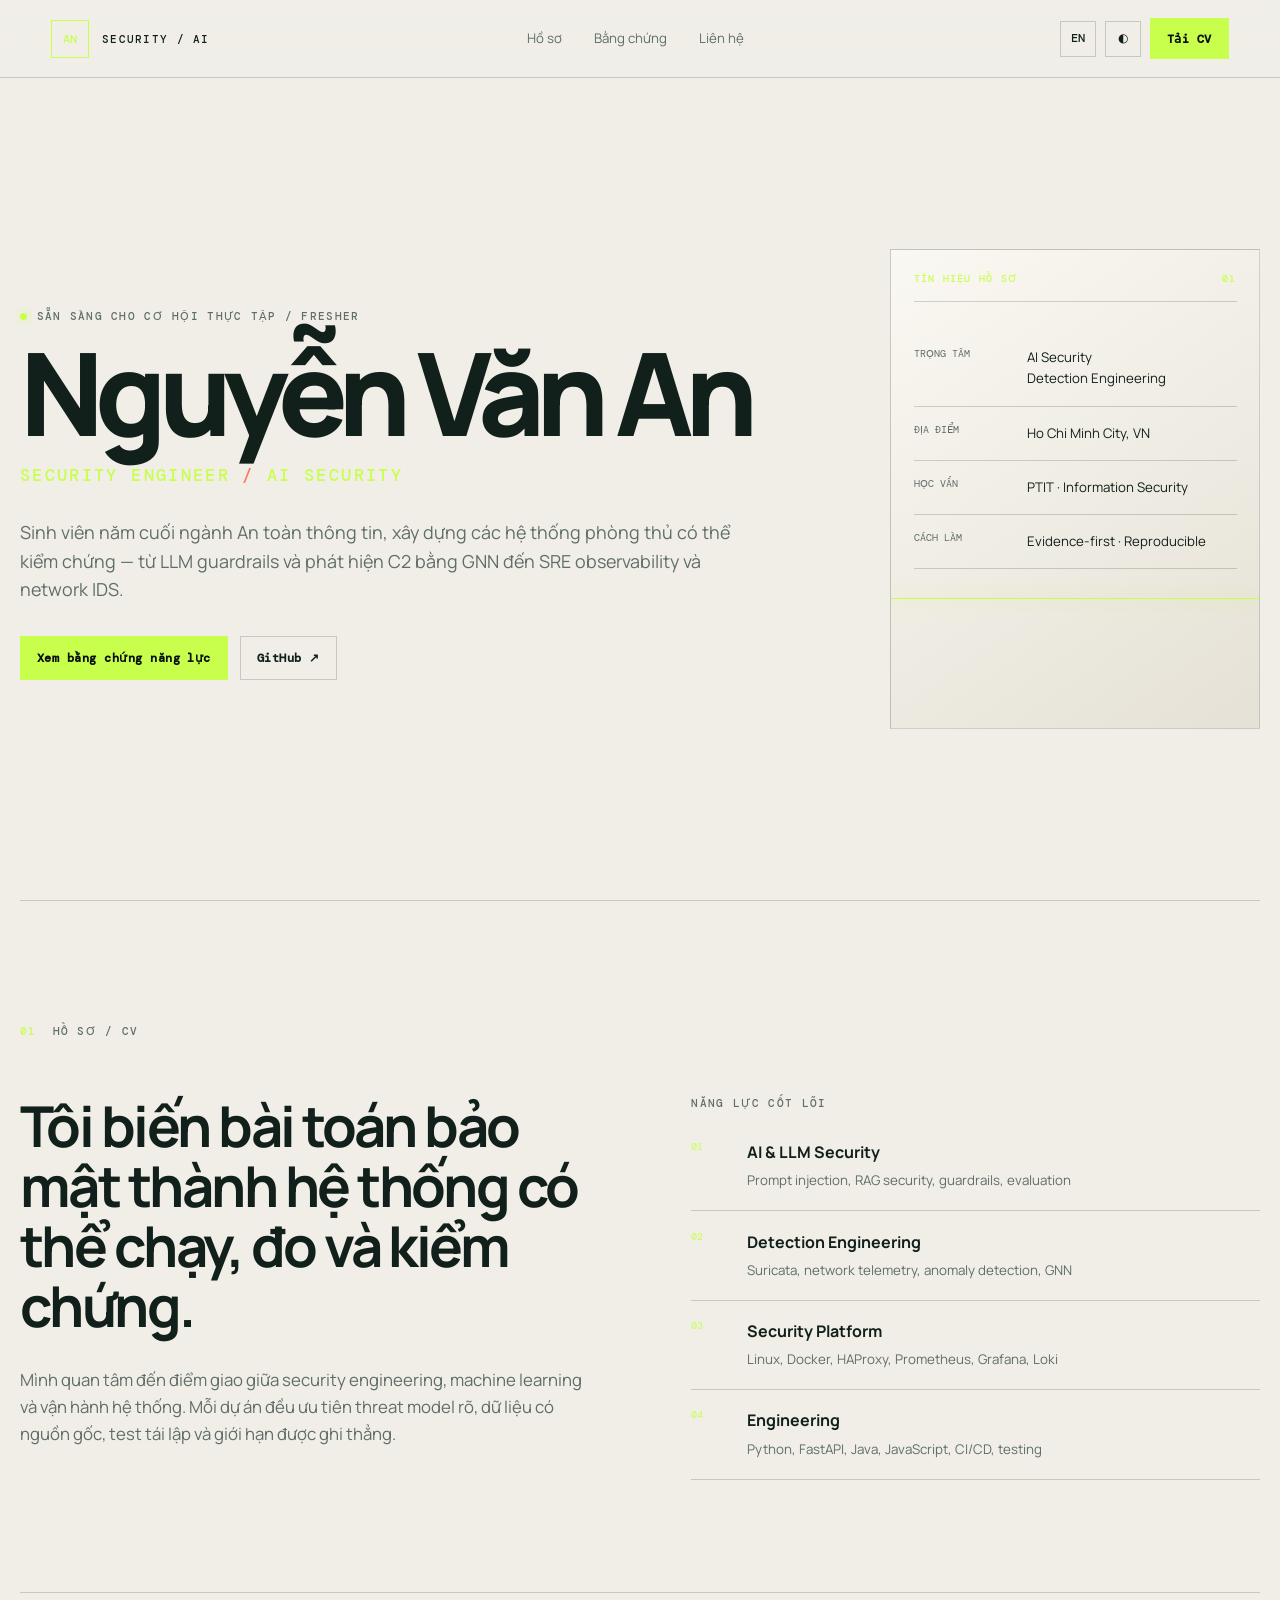
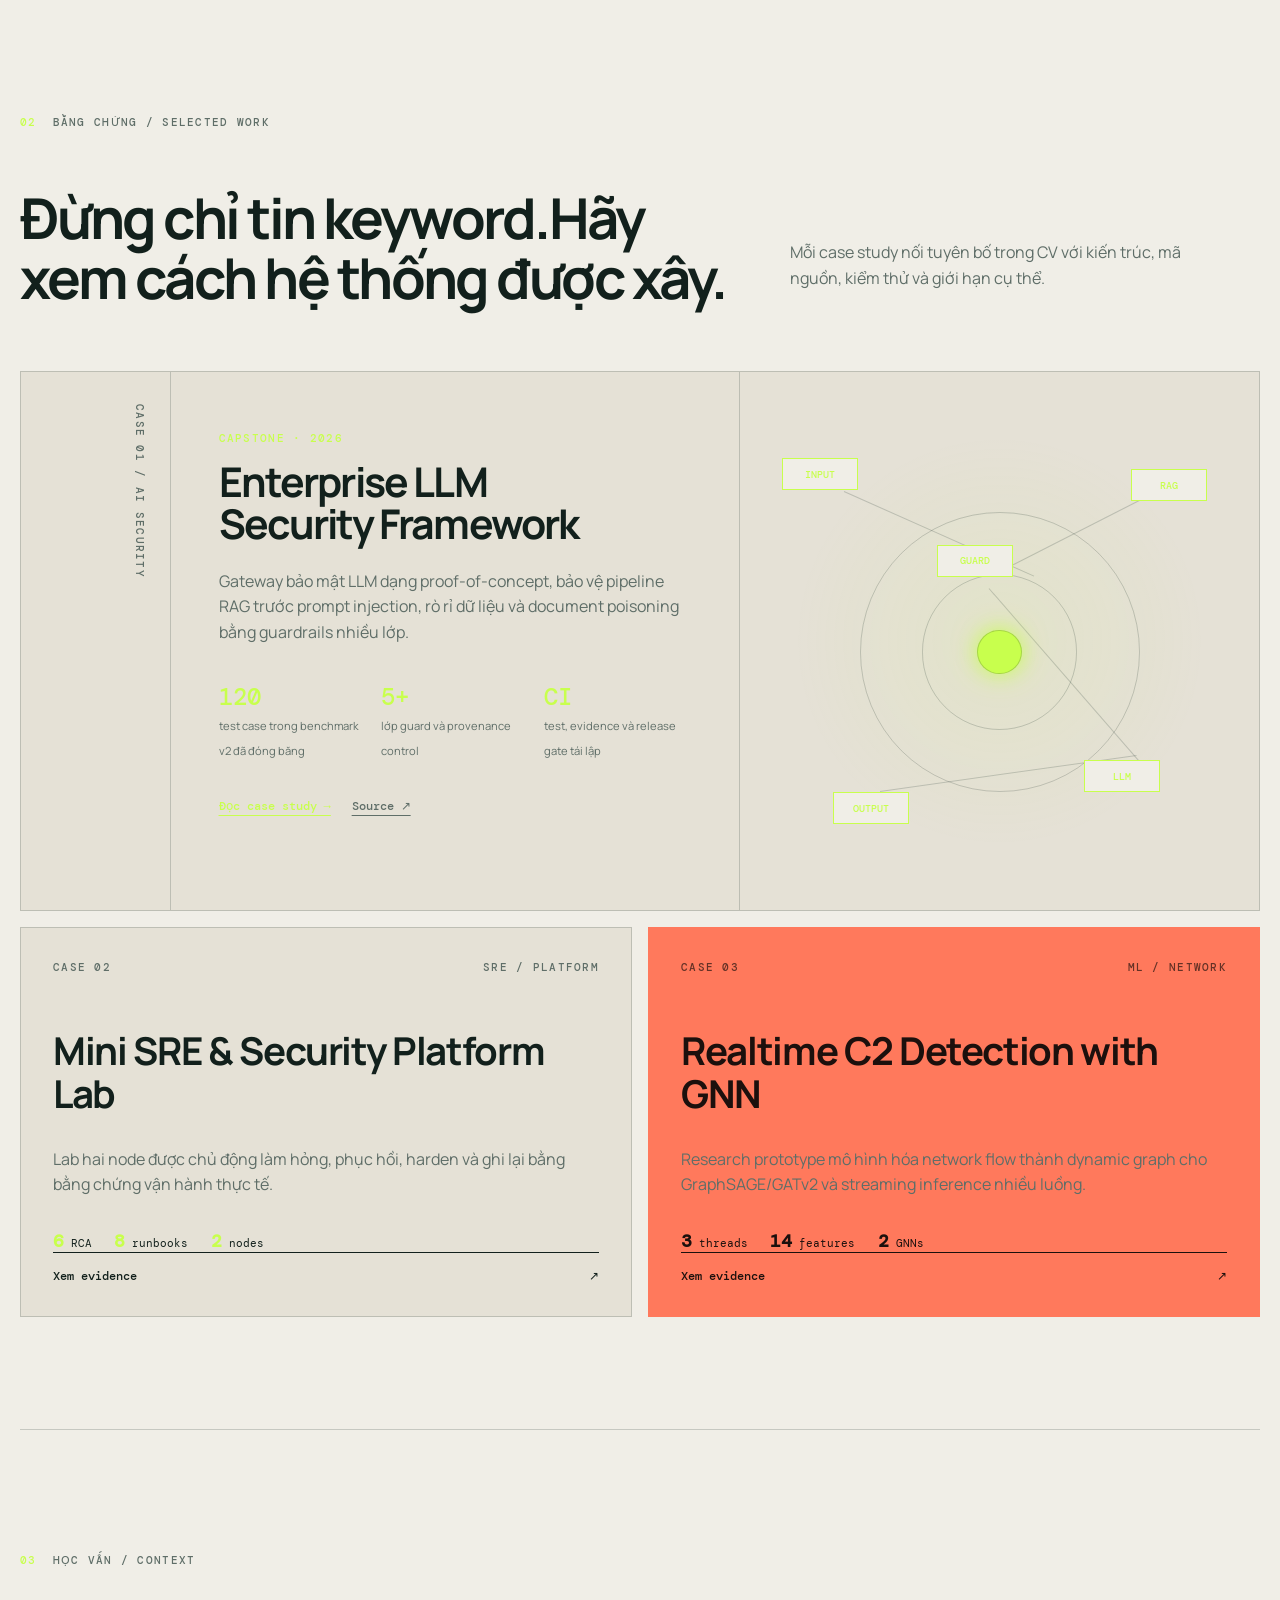
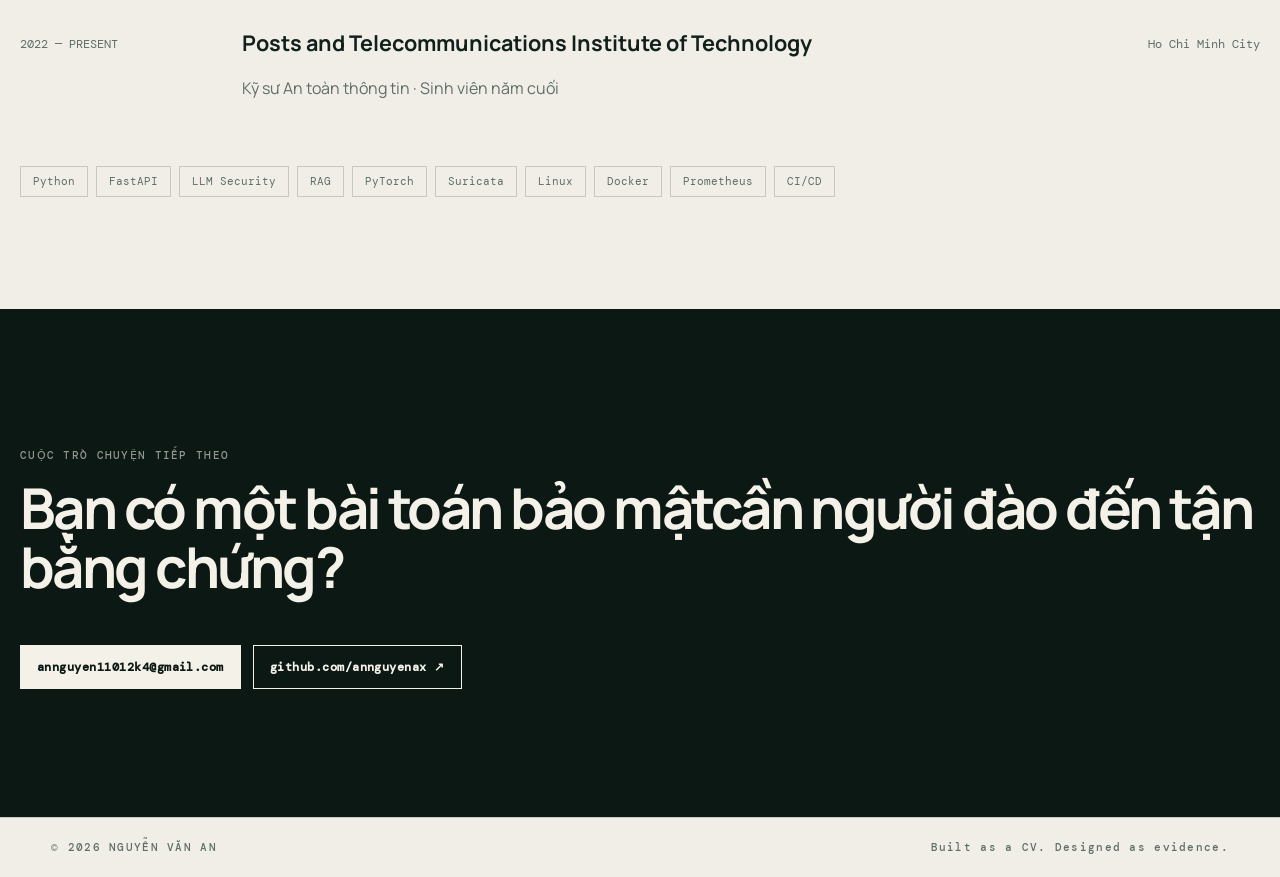
==== index.html @ 76a12db7 "Launch evidence-first security portfolio" ====
<!doctype html>
<html lang="vi" data-theme="dark">
<head>
  <meta charset="utf-8">
  <meta name="viewport" content="width=device-width, initial-scale=1">
  <meta name="description" content="Portfolio và CV của Nguyễn Văn An — sinh viên An toàn thông tin, tập trung vào AI security, detection engineering và security platform.">
  <meta name="theme-color" content="#07110f">
  <meta property="og:title" content="Nguyễn Văn An — Security Engineer Portfolio">
  <meta property="og:description" content="Một CV ngắn để scan, với evidence kỹ thuật để đào sâu.">
  <title>Nguyễn Văn An — Security Engineer</title>
  <link rel="preconnect" href="https://fonts.googleapis.com">
  <link rel="preconnect" href="https://fonts.gstatic.com" crossorigin>
  <link href="https://fonts.googleapis.com/css2?family=DM+Mono:wght@400;500&family=Manrope:wght@400;500;600;700;800&display=swap" rel="stylesheet">
  <link rel="stylesheet" href="styles.css">
  <script defer src="app.js"></script>
  <script type="application/ld+json">
  {"@context":"https://schema.org","@type":"Person","name":"Nguyễn Văn An","url":"https://github.com/annguyenax","jobTitle":"Information Security Student","affiliation":{"@type":"CollegeOrUniversity","name":"Posts and Telecommunications Institute of Technology"},"sameAs":["https://github.com/annguyenax"]}
  </script>
</head>
<body>
  <a class="skip-link" href="#main">Đi tới nội dung</a>
  <header class="site-header">
    <a class="brand" href="#top" aria-label="Về đầu trang"><span>AN</span><small>SECURITY / AI</small></a>
    <nav aria-label="Điều hướng chính">
      <a href="#profile" data-i18n="navProfile">Hồ sơ</a>
      <a href="#evidence" data-i18n="navEvidence">Bằng chứng</a>
      <a href="#contact" data-i18n="navContact">Liên hệ</a>
    </nav>
    <div class="header-actions">
      <button class="text-button" id="languageToggle" type="button" aria-label="Switch language">EN</button>
      <button class="icon-button" id="themeToggle" type="button" aria-label="Đổi giao diện"><span aria-hidden="true">◐</span></button>
      <button class="button button-small" id="printCv" type="button" data-i18n="downloadCv">Tải CV</button>
    </div>
  </header>

  <main id="main">
    <section class="hero" id="top">
      <div class="hero-copy">
        <p class="eyebrow"><span class="status-dot"></span><span data-i18n="available">Sẵn sàng cho cơ hội thực tập / fresher</span></p>
        <h1>Nguyễn Văn An</h1>
        <p class="hero-role">SECURITY ENGINEER <span>/</span> AI SECURITY</p>
        <p class="hero-summary" data-i18n="summary">Sinh viên năm cuối ngành An toàn thông tin, xây dựng các hệ thống phòng thủ có thể kiểm chứng — từ LLM guardrails và phát hiện C2 bằng GNN đến SRE observability và network IDS.</p>
        <div class="hero-actions">
          <a class="button" href="#evidence" data-i18n="exploreWork">Xem bằng chứng năng lực</a>
          <a class="button button-ghost" href="https://github.com/annguyenax" target="_blank" rel="noreferrer">GitHub ↗</a>
        </div>
      </div>
      <aside class="signal-card" aria-label="Tóm tắt hồ sơ">
        <div class="signal-header"><span data-i18n="signalTitle">TÍN HIỆU HỒ SƠ</span><span>01</span></div>
        <dl>
          <div><dt data-i18n="focus">Trọng tâm</dt><dd>AI Security<br>Detection Engineering</dd></div>
          <div><dt data-i18n="base">Địa điểm</dt><dd>Ho Chi Minh City, VN</dd></div>
          <div><dt data-i18n="education">Học vấn</dt><dd>PTIT · Information Security</dd></div>
          <div><dt data-i18n="evidenceFirst">Cách làm</dt><dd>Evidence-first · Reproducible</dd></div>
        </dl>
        <div class="scanline" aria-hidden="true"></div>
      </aside>
    </section>

    <section class="cv-section" id="profile">
      <div class="section-label"><span>01</span><p data-i18n="profileLabel">HỒ SƠ / CV</p></div>
      <div class="cv-grid">
        <div>
          <h2 data-i18n="whatIDo">Tôi biến bài toán bảo mật thành hệ thống có thể chạy, đo và kiểm chứng.</h2>
          <p class="lead" data-i18n="approach">Mình quan tâm đến điểm giao giữa security engineering, machine learning và vận hành hệ thống. Mỗi dự án đều ưu tiên threat model rõ, dữ liệu có nguồn gốc, test tái lập và giới hạn được ghi thẳng.</p>
        </div>
        <div class="skills-panel">
          <h3 data-i18n="capabilities">Năng lực cốt lõi</h3>
          <ul class="skill-list">
            <li><span>01</span><div><strong>AI & LLM Security</strong><small>Prompt injection, RAG security, guardrails, evaluation</small></div></li>
            <li><span>02</span><div><strong>Detection Engineering</strong><small>Suricata, network telemetry, anomaly detection, GNN</small></div></li>
            <li><span>03</span><div><strong>Security Platform</strong><small>Linux, Docker, HAProxy, Prometheus, Grafana, Loki</small></div></li>
            <li><span>04</span><div><strong>Engineering</strong><small>Python, FastAPI, Java, JavaScript, CI/CD, testing</small></div></li>
          </ul>
        </div>
      </div>
    </section>

    <section class="evidence-section" id="evidence">
      <div class="section-label"><span>02</span><p data-i18n="evidenceLabel">BẰNG CHỨNG / SELECTED WORK</p></div>
      <div class="section-heading">
        <h2 data-i18n="proofTitle">Đừng chỉ tin keyword.<br>Hãy xem cách hệ thống được xây.</h2>
        <p data-i18n="proofIntro">Mỗi case study nối tuyên bố trong CV với kiến trúc, mã nguồn, kiểm thử và giới hạn cụ thể.</p>
      </div>

      <article class="featured-project">
        <div class="project-index">CASE 01 / AI SECURITY</div>
        <div class="project-copy">
          <p class="project-kicker">CAPSTONE · 2026</p>
          <h3>Enterprise LLM<br>Security Framework</h3>
          <p data-i18n="llmDescription">Gateway bảo mật LLM dạng proof-of-concept, bảo vệ pipeline RAG trước prompt injection, rò rỉ dữ liệu và document poisoning bằng guardrails nhiều lớp.</p>
          <ul class="outcomes">
            <li><strong>120</strong><span data-i18n="benchmarkCases">test case trong benchmark v2 đã đóng băng</span></li>
            <li><strong>5+</strong><span data-i18n="guardLayers">lớp guard và provenance control</span></li>
            <li><strong>CI</strong><span data-i18n="repeatable">test, evidence và release gate tái lập</span></li>
          </ul>
          <div class="project-links">
            <a class="text-link" href="evidence/llm-security.html" data-i18n="readCase">Đọc case study →</a>
            <a class="text-link muted" href="https://github.com/annguyenax/enterprise-llm-security-framework" target="_blank" rel="noreferrer">Source ↗</a>
          </div>
        </div>
        <div class="architecture-visual" aria-label="Sơ đồ pipeline bảo mật">
          <span class="node n1">INPUT</span><span class="node n2">GUARD</span><span class="node n3">RAG</span><span class="node n4">LLM</span><span class="node n5">OUTPUT</span>
          <i class="line l1"></i><i class="line l2"></i><i class="line l3"></i><i class="line l4"></i>
          <div class="radar"></div>
        </div>
      </article>

      <div class="project-grid">
        <article class="project-card">
          <div class="card-top"><span>CASE 02</span><span>SRE / PLATFORM</span></div>
          <h3>Mini SRE & Security Platform Lab</h3>
          <p data-i18n="sreDescription">Lab hai node được chủ động làm hỏng, phục hồi, harden và ghi lại bằng bằng chứng vận hành thực tế.</p>
          <div class="mini-metrics"><span><strong>6</strong> RCA</span><span><strong>8</strong> runbooks</span><span><strong>2</strong> nodes</span></div>
          <a class="card-link" href="evidence/sre-platform.html"><span data-i18n="inspectEvidence">Xem evidence</span><span>↗</span></a>
        </article>
        <article class="project-card accent-card">
          <div class="card-top"><span>CASE 03</span><span>ML / NETWORK</span></div>
          <h3>Realtime C2 Detection with GNN</h3>
          <p data-i18n="gnnDescription">Research prototype mô hình hóa network flow thành dynamic graph cho GraphSAGE/GATv2 và streaming inference nhiều luồng.</p>
          <div class="mini-metrics"><span><strong>3</strong> threads</span><span><strong>14</strong> features</span><span><strong>2</strong> GNNs</span></div>
          <a class="card-link" href="evidence/c2-gnn.html"><span data-i18n="inspectEvidence">Xem evidence</span><span>↗</span></a>
        </article>
      </div>
    </section>

    <section class="education-section">
      <div class="section-label"><span>03</span><p data-i18n="educationLabel">HỌC VẤN / CONTEXT</p></div>
      <div class="timeline-row">
        <p class="timeline-date">2022 — PRESENT</p>
        <div><h3>Posts and Telecommunications Institute of Technology</h3><p data-i18n="degree">Kỹ sư An toàn thông tin · Sinh viên năm cuối</p></div>
        <p class="timeline-place">Ho Chi Minh City</p>
      </div>
      <div class="keyword-strip" aria-label="ATS keywords">
        <span>Python</span><span>FastAPI</span><span>LLM Security</span><span>RAG</span><span>PyTorch</span><span>Suricata</span><span>Linux</span><span>Docker</span><span>Prometheus</span><span>CI/CD</span>
      </div>
    </section>

    <section class="contact-section" id="contact">
      <p class="eyebrow" data-i18n="nextConversation">CUỘC TRÒ CHUYỆN TIẾP THEO</p>
      <h2 data-i18n="contactTitle">Bạn có một bài toán bảo mật<br>cần người đào đến tận bằng chứng?</h2>
      <div class="contact-actions">
        <a class="button button-light" href="mailto:annguyen11012k4@gmail.com">annguyen11012k4@gmail.com</a>
        <a class="button button-outline-light" href="https://github.com/annguyenax" target="_blank" rel="noreferrer">github.com/annguyenax ↗</a>
      </div>
    </section>
  </main>

  <footer>
    <span>© <span id="currentYear">2026</span> NGUYỄN VĂN AN</span>
    <span data-i18n="footerNote">Built as a CV. Designed as evidence.</span>
  </footer>
</body>
</html>
---- styles.css ----
:root {
  --bg: #07110f;
  --surface: #0d1916;
  --surface-2: #13231e;
  --text: #eef5ec;
  --muted: #94a69e;
  --line: rgba(224, 242, 235, .16);
  --acid: #c8ff4d;
  --orange: #ff795c;
  --paper: #f1eee6;
  --ink: #13201c;
  --mono: "DM Mono", monospace;
  --sans: "Manrope", sans-serif;
}

html[data-theme="light"] { --bg: #f0eee7; --surface: #e5e1d6; --surface-2: #faf8f2; --text: #12201c; --muted: #5f6e68; --line: rgba(10, 30, 23, .18); --paper: #0c1814; --ink: #f4f1e8; }
* { box-sizing: border-box; }
html { scroll-behavior: smooth; }
body { margin: 0; background: var(--bg); color: var(--text); font-family: var(--sans); line-height: 1.6; transition: background .25s, color .25s; }
body::before { content: ""; position: fixed; inset: 0; pointer-events: none; opacity: .24; background-image: linear-gradient(rgba(255,255,255,.018) 1px, transparent 1px), linear-gradient(90deg, rgba(255,255,255,.018) 1px, transparent 1px); background-size: 32px 32px; }
a { color: inherit; }
button, a { -webkit-tap-highlight-color: transparent; }
.skip-link { position: absolute; top: -4rem; left: 1rem; background: var(--acid); color: #07110f; padding: .7rem 1rem; z-index: 100; }
.skip-link:focus { top: 1rem; }
.site-header { height: 78px; padding: 0 clamp(1rem, 4vw, 4.5rem); display: flex; align-items: center; justify-content: space-between; border-bottom: 1px solid var(--line); position: sticky; top: 0; z-index: 20; background: color-mix(in srgb, var(--bg) 88%, transparent); backdrop-filter: blur(14px); }
.brand { display: flex; align-items: center; gap: .8rem; text-decoration: none; }
.brand span { display: grid; place-items: center; width: 38px; height: 38px; border: 1px solid var(--acid); color: var(--acid); font: 500 .78rem var(--mono); }
.brand small, .eyebrow, .section-label, .project-index, .project-kicker, .card-top, footer { font: 500 .67rem var(--mono); letter-spacing: .12em; }
.site-header nav { display: flex; gap: 2rem; }
.site-header nav a { color: var(--muted); text-decoration: none; font-size: .83rem; }
.site-header nav a:hover { color: var(--acid); }
.header-actions { display: flex; gap: .55rem; align-items: center; }
.text-button, .icon-button { background: transparent; color: var(--text); border: 1px solid var(--line); height: 36px; min-width: 36px; cursor: pointer; font: 500 .72rem var(--mono); }
.button { display: inline-flex; align-items: center; justify-content: center; min-height: 44px; padding: .7rem 1rem; background: var(--acid); color: #09110e; text-decoration: none; border: 1px solid var(--acid); font: 700 .74rem var(--mono); letter-spacing: .04em; cursor: pointer; }
.button:hover { filter: brightness(.92); }
.button-small { min-height: 36px; }
.button-ghost { background: transparent; color: var(--text); border-color: var(--line); }
.hero, .cv-section, .evidence-section, .education-section { width: min(1240px, calc(100% - 2rem)); margin: 0 auto; }
.hero { min-height: calc(100vh - 78px); display: grid; grid-template-columns: 1.35fr .65fr; align-items: center; gap: clamp(2rem, 8vw, 7rem); padding: 5rem 0; }
.eyebrow { color: var(--muted); text-transform: uppercase; }
.status-dot { display: inline-block; width: 7px; height: 7px; border-radius: 50%; margin-right: .6rem; background: var(--acid); box-shadow: 0 0 0 5px rgba(200,255,77,.1); }
.hero h1 { margin: 1rem 0 0; font-size: clamp(3.4rem, 9vw, 8.6rem); line-height: .92; letter-spacing: -.075em; font-weight: 800; }
.hero-role { margin: 1.2rem 0 2rem; color: var(--acid); font: 500 clamp(.78rem, 1.4vw, 1.05rem) var(--mono); letter-spacing: .14em; }
.hero-role span { color: var(--orange); }
.hero-summary { max-width: 720px; font-size: clamp(1rem, 1.4vw, 1.2rem); color: var(--muted); }
.hero-actions { display: flex; flex-wrap: wrap; gap: .75rem; margin-top: 2rem; }
.signal-card { position: relative; min-height: 480px; overflow: hidden; padding: 1.4rem; border: 1px solid var(--line); background: linear-gradient(145deg, var(--surface-2), var(--surface)); }
.signal-header { display: flex; justify-content: space-between; padding-bottom: 1rem; border-bottom: 1px solid var(--line); color: var(--acid); font: 500 .65rem var(--mono); letter-spacing: .12em; }
.signal-card dl { margin: 1.8rem 0; }
.signal-card dl div { display: grid; grid-template-columns: 35% 65%; padding: 1rem 0; border-bottom: 1px solid var(--line); }
.signal-card dt { color: var(--muted); font: .64rem var(--mono); text-transform: uppercase; }
.signal-card dd { margin: 0; font-size: .83rem; }
.scanline { position: absolute; left: 0; right: 0; height: 1px; background: var(--acid); box-shadow: 0 0 18px var(--acid); animation: scan 4s ease-in-out infinite; }
@keyframes scan { 0%,100% { top: 30%; opacity: 0; } 20%,80% { opacity: .55; } 50% { top: 90%; } }
.cv-section, .evidence-section, .education-section { padding: 7rem 0; border-top: 1px solid var(--line); }
.section-label { display: flex; gap: 1rem; color: var(--muted); align-items: center; }
.section-label span { color: var(--acid); }
.cv-grid { display: grid; grid-template-columns: 1fr 1fr; gap: clamp(3rem, 8vw, 8rem); margin-top: 3rem; }
h2 { font-size: clamp(2rem, 4.4vw, 4.6rem); line-height: 1.06; letter-spacing: -.045em; margin: 0; }
.lead { color: var(--muted); font-size: 1.05rem; max-width: 620px; margin-top: 2rem; }
.skills-panel h3 { margin-top: 0; font: 500 .7rem var(--mono); letter-spacing: .12em; text-transform: uppercase; color: var(--muted); }
.skill-list { list-style: none; margin: 0; padding: 0; }
.skill-list li { display: grid; grid-template-columns: 40px 1fr; gap: 1rem; padding: 1.15rem 0; border-bottom: 1px solid var(--line); }
.skill-list > li > span { font: .65rem var(--mono); color: var(--acid); }
.skill-list strong { display: block; }
.skill-list small { display: block; color: var(--muted); margin-top: .3rem; }
.section-heading { display: grid; grid-template-columns: 1.2fr .8fr; gap: 4rem; align-items: end; margin: 3rem 0 4rem; }
.section-heading p { color: var(--muted); max-width: 430px; }
.featured-project { display: grid; grid-template-columns: .24fr .92fr .84fr; min-height: 540px; border: 1px solid var(--line); background: var(--surface); }
.project-index { padding: 2rem 1.4rem; color: var(--muted); writing-mode: vertical-rl; }
.project-copy { padding: 3rem; border-left: 1px solid var(--line); }
.project-kicker { color: var(--acid); }
.project-copy h3 { font-size: clamp(2rem, 3.2vw, 3.5rem); line-height: 1.02; letter-spacing: -.045em; margin: 1rem 0 1.5rem; }
.project-copy > p:not(.project-kicker) { color: var(--muted); }
.outcomes { list-style: none; padding: 0; margin: 2.2rem 0; display: grid; grid-template-columns: repeat(3, 1fr); gap: 1rem; }
.outcomes strong { display: block; color: var(--acid); font: 500 1.5rem var(--mono); }
.outcomes span { font-size: .7rem; color: var(--muted); }
.project-links { display: flex; flex-wrap: wrap; gap: 1.3rem; }
.text-link { font: 500 .76rem var(--mono); color: var(--acid); text-underline-offset: 5px; }
.text-link.muted { color: var(--muted); }
.architecture-visual { position: relative; overflow: hidden; border-left: 1px solid var(--line); background: radial-gradient(circle at center, rgba(200,255,77,.09), transparent 55%); }
.node { position: absolute; display: grid; place-items: center; width: 76px; height: 32px; border: 1px solid var(--acid); background: var(--bg); color: var(--acid); font: 500 .62rem var(--mono); z-index: 2; }
.n1 { left: 8%; top: 16%; }.n2 { left: 38%; top: 32%; }.n3 { right: 10%; top: 18%; }.n4 { right: 19%; bottom: 22%; }.n5 { left: 18%; bottom: 16%; }
.architecture-visual i { position: absolute; height: 1px; background: var(--line); transform-origin: left; }
.l1 { left: 20%; top: 22%; width: 40%; transform: rotate(24deg); }.l2 { left: 50%; top: 37%; width: 42%; transform: rotate(-27deg); }.l3 { left: 48%; top: 40%; width: 48%; transform: rotate(49deg); }.l4 { left: 27%; bottom: 22%; width: 50%; transform: rotate(-8deg); }
.radar { position: absolute; width: 280px; aspect-ratio: 1; border: 1px solid var(--line); border-radius: 50%; left: 50%; top: 52%; transform: translate(-50%,-50%); }
.radar::before, .radar::after { content: ""; position: absolute; border: 1px solid var(--line); border-radius: 50%; inset: 22%; }.radar::after { inset: 42%; background: var(--acid); box-shadow: 0 0 25px var(--acid); }
.project-grid { display: grid; grid-template-columns: 1fr 1fr; gap: 1rem; margin-top: 1rem; }
.project-card { min-height: 390px; padding: 2rem; border: 1px solid var(--line); background: var(--surface); display: flex; flex-direction: column; }
.accent-card { background: var(--orange); color: #1c100d; border-color: transparent; }
.card-top { display: flex; justify-content: space-between; color: var(--muted); }
.accent-card .card-top, .accent-card p { color: rgba(28,16,13,.68); }
.project-card h3 { max-width: 620px; margin: 3.5rem 0 1rem; font-size: clamp(1.6rem, 3vw, 2.7rem); line-height: 1.1; letter-spacing: -.035em; }
.project-card p { color: var(--muted); max-width: 620px; }
.mini-metrics { display: flex; gap: 1.4rem; margin-top: 1rem; font: .68rem var(--mono); }
.mini-metrics strong { font-size: 1.1rem; color: var(--acid); }.accent-card .mini-metrics strong { color: #1c100d; }
.card-link { margin-top: auto; padding-top: 1rem; display: flex; justify-content: space-between; border-top: 1px solid currentColor; text-decoration: none; font: 500 .72rem var(--mono); }
.timeline-row { display: grid; grid-template-columns: .25fr 1fr .3fr; gap: 2rem; padding: 3rem 0; }
.timeline-date, .timeline-place { color: var(--muted); font: .72rem var(--mono); }.timeline-place { text-align: right; }
.timeline-row h3 { margin: 0; font-size: 1.35rem; }.timeline-row div p { color: var(--muted); }
.keyword-strip { display: flex; flex-wrap: wrap; gap: .5rem; }
.keyword-strip span { padding: .5rem .75rem; border: 1px solid var(--line); color: var(--muted); font: .66rem var(--mono); }
.contact-section { padding: clamp(5rem, 10vw, 9rem) max(1rem, calc((100vw - 1240px)/2)); background: var(--paper); color: var(--ink); }
.contact-section .eyebrow { color: color-mix(in srgb, var(--ink) 58%, transparent); }
.contact-section h2 { margin: 1rem 0 3rem; }
.contact-actions { display: flex; flex-wrap: wrap; gap: .75rem; }
.button-light { background: var(--ink); color: var(--paper); border-color: var(--ink); }.button-outline-light { background: transparent; color: var(--ink); border-color: var(--ink); }
footer { padding: 1.4rem clamp(1rem, 4vw, 4.5rem); display: flex; justify-content: space-between; color: var(--muted); border-top: 1px solid var(--line); }

@media (max-width: 860px) {
  .site-header nav { display: none; }
  .brand small, .header-actions .icon-button { display: none; }
  .hero, .cv-grid, .section-heading, .project-grid { grid-template-columns: 1fr; }
  .hero { min-height: auto; padding: 4rem 0; }
  .signal-card { min-height: 390px; }
  .featured-project { grid-template-columns: 42px 1fr; }
  .architecture-visual { display: none; }
  .project-index { padding: 1.4rem .75rem; }
  .project-copy { padding: 2rem 1.3rem; }
  .outcomes { grid-template-columns: 1fr; }
  .timeline-row { grid-template-columns: 1fr; gap: .2rem; }
  .timeline-place { text-align: left; }
  footer { flex-direction: column; gap: .5rem; }
}

@media (prefers-reduced-motion: reduce) { html { scroll-behavior: auto; } *, *::before, *::after { animation: none !important; transition: none !important; } }

@page { size: A4; margin: 12mm 14mm; }
@media print {
  :root { --bg: #fff; --surface: #fff; --surface-2: #fff; --text: #111; --muted: #444; --line: #bbb; --acid: #111; }
  body { font-size: 10pt; }
  body::before, .site-header, .signal-card, .architecture-visual, .contact-section, footer, .hero-actions, .section-label, .section-heading p, .project-links, .card-link, .scanline { display: none !important; }
  .hero, .cv-section, .evidence-section, .education-section { width: 100%; padding: 0 0 7mm; border: 0; }
  .hero { min-height: 0; display: block; }
  .hero h1 { font-size: 31pt; margin-top: 0; }
  .hero-role { margin: 2mm 0 4mm; }
  .hero-summary { max-width: none; margin-bottom: 5mm; }
  .cv-grid { grid-template-columns: .85fr 1.15fr; gap: 10mm; margin-top: 0; }
  h2, .section-heading h2 { font-size: 17pt; }
  .lead { font-size: 9pt; margin-top: 3mm; }
  .skill-list li { padding: 2mm 0; }
  .skill-list small { font-size: 7.5pt; }
  .section-heading { display: block; margin: 4mm 0; }
  .featured-project { display: block; min-height: 0; border: 0; }
  .project-index { writing-mode: initial; padding: 0; margin-bottom: 2mm; }
  .project-copy { border: 0; padding: 0; }
  .project-copy h3 { font-size: 16pt; margin: 1mm 0 2mm; }
  .project-copy > p { margin: 1mm 0; }
  .outcomes { margin: 3mm 0; }
  .project-grid { gap: 5mm; }
  .project-card { min-height: 0; padding: 4mm; break-inside: avoid; }
  .project-card h3 { font-size: 13pt; margin: 4mm 0 1mm; }
  .project-card p { margin: 1mm 0; }
  .mini-metrics { margin-top: 2mm; }
  .timeline-row { padding: 4mm 0; }
  .education-section { padding-bottom: 0; }
  .keyword-strip span { padding: 1mm 2mm; }
}
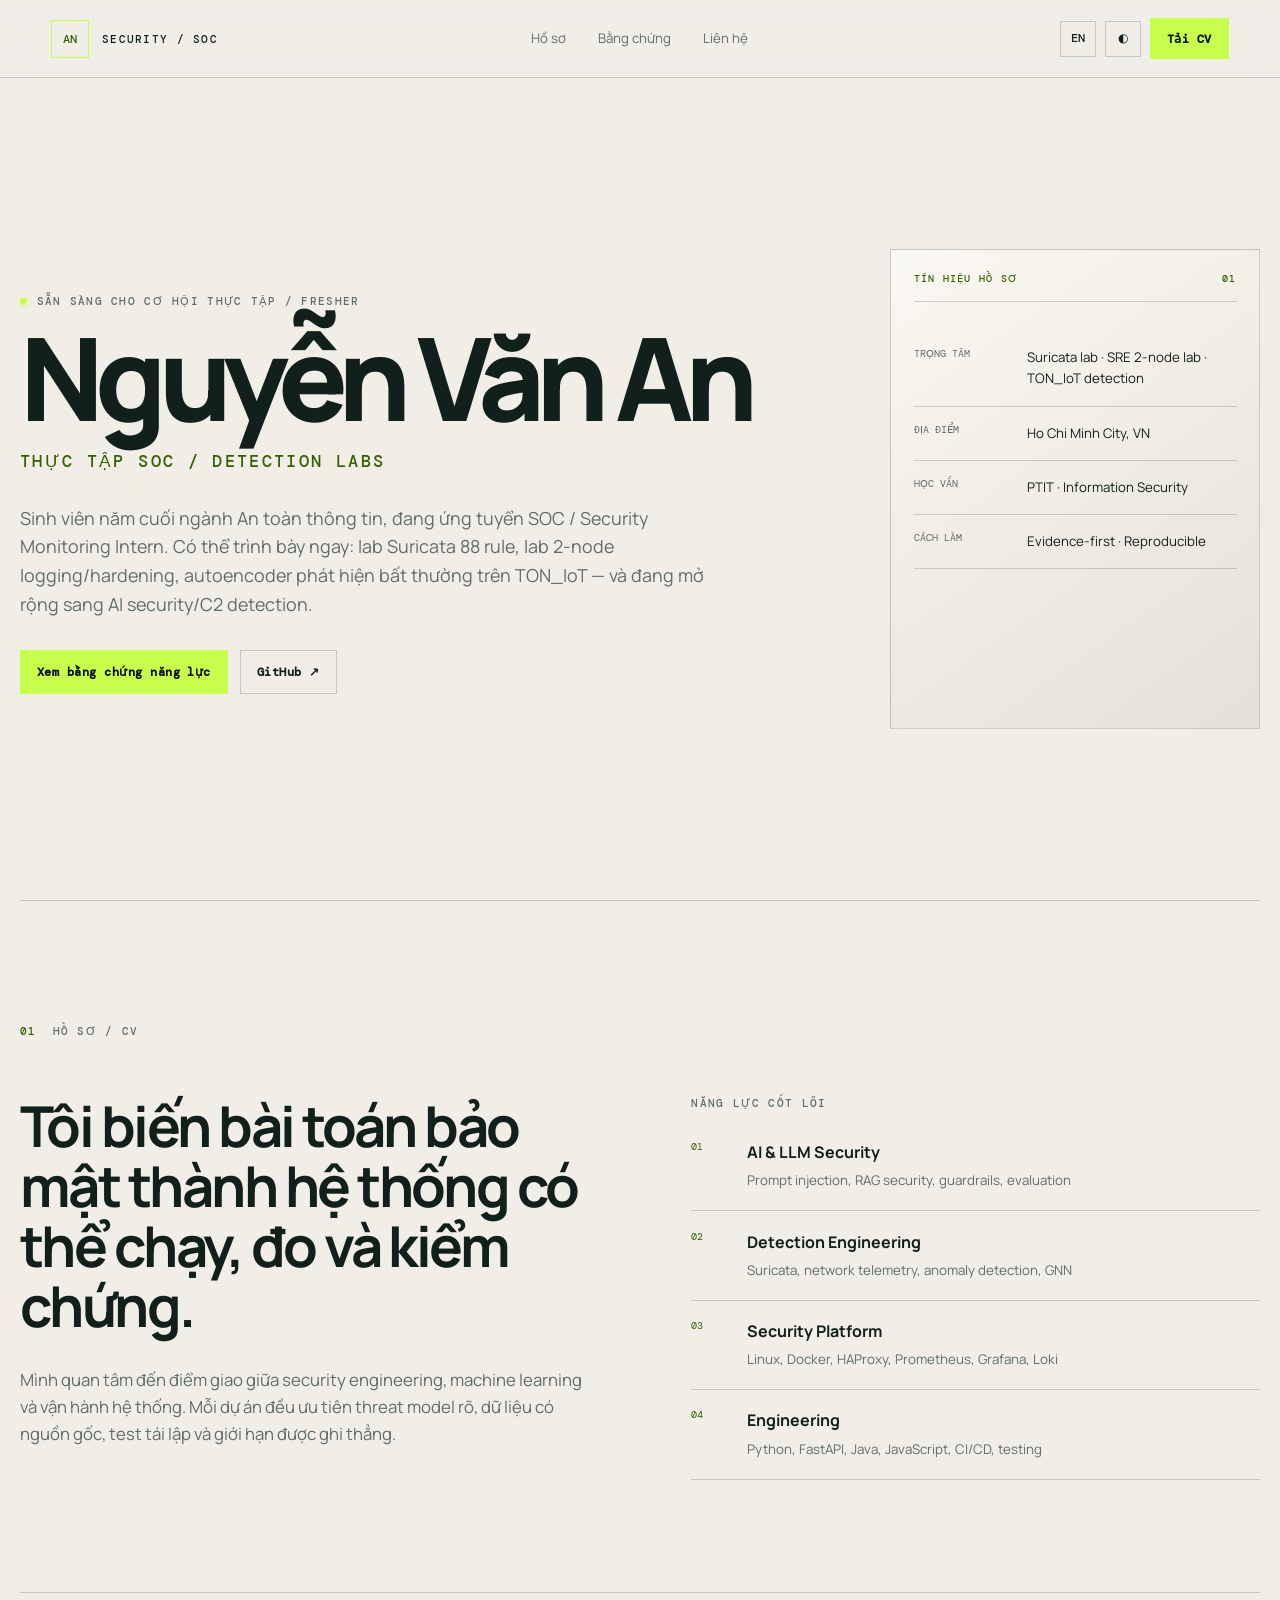
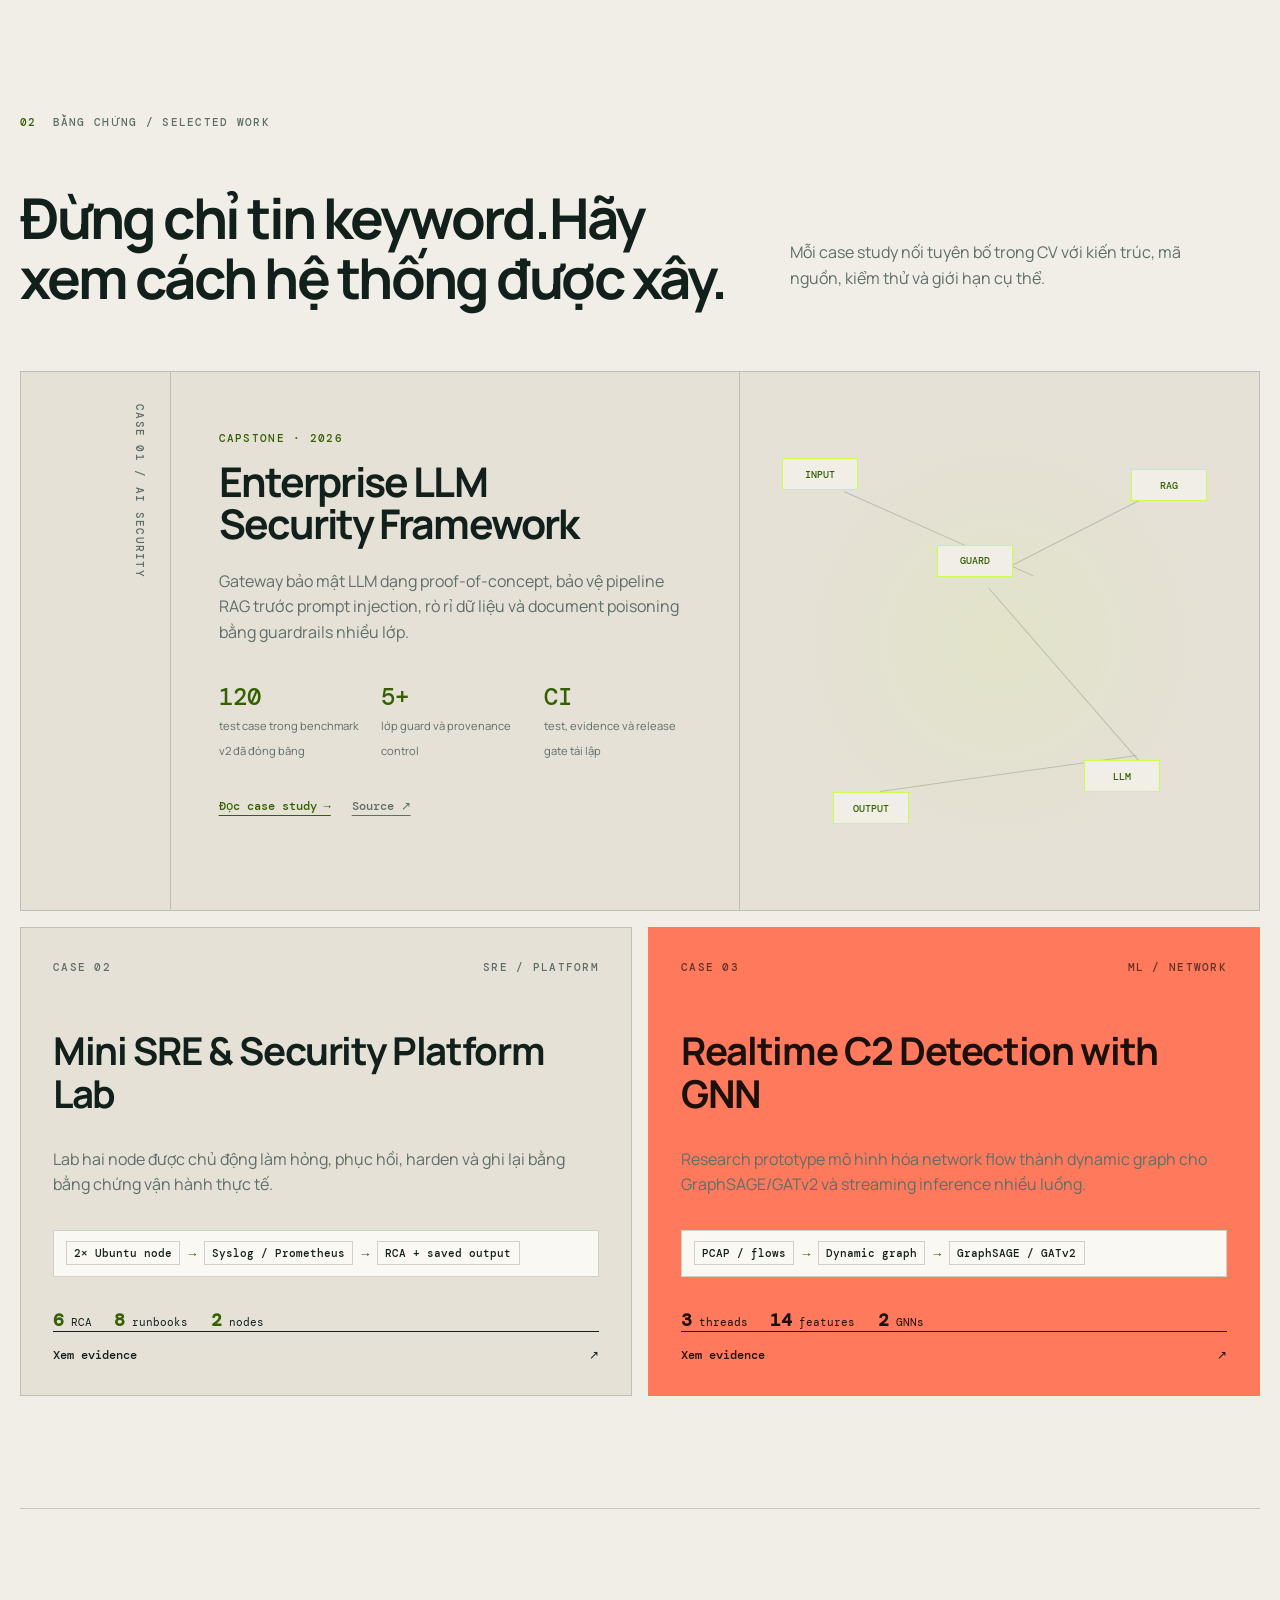
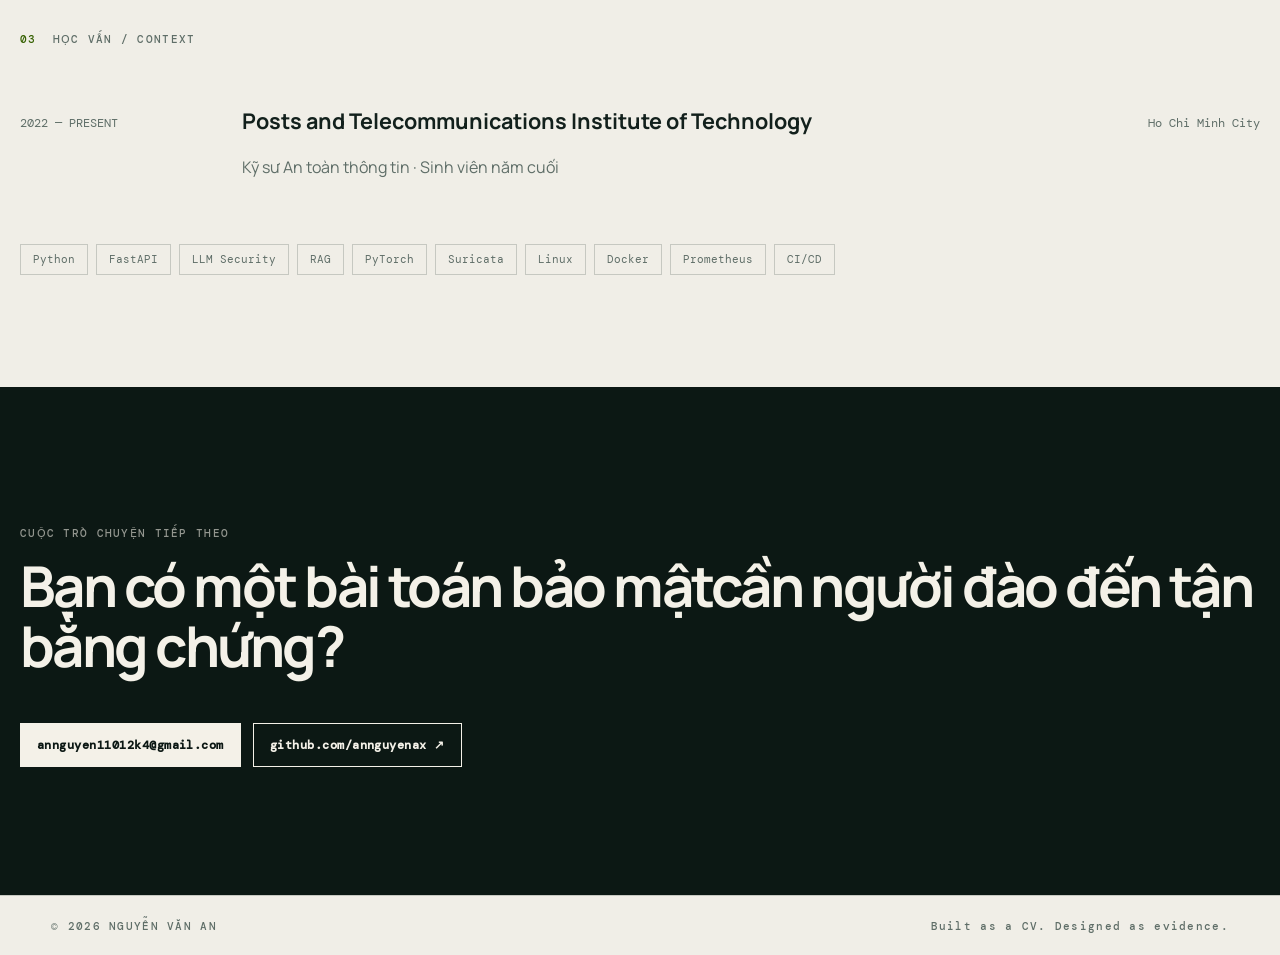
==== commit b0aaff01: "visual: SOC-aligned hero/signal-card, drop decorative scanline/radar loop, add mini-topology diagram" ====
--- a/index.html
+++ b/index.html
@@ -3,15 +3,23 @@
 <head>
   <meta charset="utf-8">
   <meta name="viewport" content="width=device-width, initial-scale=1">
-  <meta name="description" content="Portfolio và CV của Nguyễn Văn An — sinh viên An toàn thông tin, tập trung vào AI security, detection engineering và security platform.">
+  <meta name="description" content="Portfolio và CV của Nguyễn Văn An — sinh viên An toàn thông tin ứng tuyển SOC / Security Monitoring Intern, với lab Suricata, SRE 2-node và detection trên TON_IoT.">
   <meta name="theme-color" content="#07110f">
-  <meta property="og:title" content="Nguyễn Văn An — Security Engineer Portfolio">
-  <meta property="og:description" content="Một CV ngắn để scan, với evidence kỹ thuật để đào sâu.">
-  <title>Nguyễn Văn An — Security Engineer</title>
+  <link rel="icon" href="favicon.svg" type="image/svg+xml">
+  <meta property="og:type" content="website">
+  <meta property="og:url" content="https://annguyenax.github.io/portfolio/">
+  <meta property="og:title" content="Nguyễn Văn An — SOC Monitoring Intern · Detection Labs">
+  <meta property="og:description" content="Sinh viên ATTT năm cuối. Lab Suricata 88 rules, lab 2-node logging/hardening, autoencoder TON_IoT. CV ngắn, evidence để đào.">
+  <meta property="og:image" content="https://annguyenax.github.io/portfolio/og.png">
+  <meta property="og:image:width" content="1200">
+  <meta property="og:image:height" content="630">
+  <meta name="twitter:card" content="summary_large_image">
+  <title>Nguyễn Văn An — SOC Monitoring Intern</title>
   <link rel="preconnect" href="https://fonts.googleapis.com">
   <link rel="preconnect" href="https://fonts.gstatic.com" crossorigin>
   <link href="https://fonts.googleapis.com/css2?family=DM+Mono:wght@400;500&family=Manrope:wght@400;500;600;700;800&display=swap" rel="stylesheet">
   <link rel="stylesheet" href="styles.css">
+  <script>document.documentElement.dataset.theme = localStorage.getItem('portfolio-theme') || (matchMedia('(prefers-color-scheme: light)').matches ? 'light' : 'dark');</script>
   <script defer src="app.js"></script>
   <script type="application/ld+json">
   {"@context":"https://schema.org","@type":"Person","name":"Nguyễn Văn An","url":"https://github.com/annguyenax","jobTitle":"Information Security Student","affiliation":{"@type":"CollegeOrUniversity","name":"Posts and Telecommunications Institute of Technology"},"sameAs":["https://github.com/annguyenax"]}
@@ -20,7 +28,7 @@
 <body>
   <a class="skip-link" href="#main">Đi tới nội dung</a>
   <header class="site-header">
-    <a class="brand" href="#top" aria-label="Về đầu trang"><span>AN</span><small>SECURITY / AI</small></a>
+    <a class="brand" href="#top" aria-label="Về đầu trang"><span>AN</span><small>SECURITY / SOC</small></a>
     <nav aria-label="Điều hướng chính">
       <a href="#profile" data-i18n="navProfile">Hồ sơ</a>
       <a href="#evidence" data-i18n="navEvidence">Bằng chứng</a>
@@ -38,8 +46,8 @@
       <div class="hero-copy">
         <p class="eyebrow"><span class="status-dot"></span><span data-i18n="available">Sẵn sàng cho cơ hội thực tập / fresher</span></p>
         <h1>Nguyễn Văn An</h1>
-        <p class="hero-role">SECURITY ENGINEER <span>/</span> AI SECURITY</p>
-        <p class="hero-summary" data-i18n="summary">Sinh viên năm cuối ngành An toàn thông tin, xây dựng các hệ thống phòng thủ có thể kiểm chứng — từ LLM guardrails và phát hiện C2 bằng GNN đến SRE observability và network IDS.</p>
+        <p class="hero-role" data-i18n="heroRole">THỰC TẬP SOC / DETECTION LABS</p>
+        <p class="hero-summary" data-i18n="summary">Sinh viên năm cuối ngành An toàn thông tin, đang ứng tuyển SOC / Security Monitoring Intern. Có thể trình bày ngay: lab Suricata 88 rule, lab 2-node logging/hardening, autoencoder phát hiện bất thường trên TON_IoT — và đang mở rộng sang AI security/C2 detection.</p>
         <div class="hero-actions">
           <a class="button" href="#evidence" data-i18n="exploreWork">Xem bằng chứng năng lực</a>
           <a class="button button-ghost" href="https://github.com/annguyenax" target="_blank" rel="noreferrer">GitHub ↗</a>
@@ -48,7 +56,7 @@
       <aside class="signal-card" aria-label="Tóm tắt hồ sơ">
         <div class="signal-header"><span data-i18n="signalTitle">TÍN HIỆU HỒ SƠ</span><span>01</span></div>
         <dl>
-          <div><dt data-i18n="focus">Trọng tâm</dt><dd>AI Security<br>Detection Engineering</dd></div>
+          <div><dt data-i18n="focus">Trọng tâm</dt><dd data-i18n="focusValue">Suricata lab · SRE 2-node lab · TON_IoT detection</dd></div>
           <div><dt data-i18n="base">Địa điểm</dt><dd>Ho Chi Minh City, VN</dd></div>
           <div><dt data-i18n="education">Học vấn</dt><dd>PTIT · Information Security</dd></div>
           <div><dt data-i18n="evidenceFirst">Cách làm</dt><dd>Evidence-first · Reproducible</dd></div>
@@ -102,7 +110,6 @@
         <div class="architecture-visual" aria-label="Sơ đồ pipeline bảo mật">
           <span class="node n1">INPUT</span><span class="node n2">GUARD</span><span class="node n3">RAG</span><span class="node n4">LLM</span><span class="node n5">OUTPUT</span>
           <i class="line l1"></i><i class="line l2"></i><i class="line l3"></i><i class="line l4"></i>
-          <div class="radar"></div>
         </div>
       </article>
 
@@ -111,6 +118,13 @@
           <div class="card-top"><span>CASE 02</span><span>SRE / PLATFORM</span></div>
           <h3>Mini SRE & Security Platform Lab</h3>
           <p data-i18n="sreDescription">Lab hai node được chủ động làm hỏng, phục hồi, harden và ghi lại bằng bằng chứng vận hành thực tế.</p>
+          <div class="mini-topology" role="group" aria-label="SRE lab flow">
+            <span class="topo-node" data-i18n="sreNode1">2× Ubuntu node</span>
+            <span class="topo-arrow" aria-hidden="true">→</span>
+            <span class="topo-node" data-i18n="sreNode2">Syslog / Prometheus</span>
+            <span class="topo-arrow" aria-hidden="true">→</span>
+            <span class="topo-node" data-i18n="sreNode3">RCA + saved output</span>
+          </div>
           <div class="mini-metrics"><span><strong>6</strong> RCA</span><span><strong>8</strong> runbooks</span><span><strong>2</strong> nodes</span></div>
           <a class="card-link" href="evidence/sre-platform.html"><span data-i18n="inspectEvidence">Xem evidence</span><span>↗</span></a>
         </article>
@@ -118,6 +132,13 @@
           <div class="card-top"><span>CASE 03</span><span>ML / NETWORK</span></div>
           <h3>Realtime C2 Detection with GNN</h3>
           <p data-i18n="gnnDescription">Research prototype mô hình hóa network flow thành dynamic graph cho GraphSAGE/GATv2 và streaming inference nhiều luồng.</p>
+          <div class="mini-topology" role="group" aria-label="C2-GNN lab flow">
+            <span class="topo-node" data-i18n="gnnNode1">PCAP / flows</span>
+            <span class="topo-arrow" aria-hidden="true">→</span>
+            <span class="topo-node" data-i18n="gnnNode2">Dynamic graph</span>
+            <span class="topo-arrow" aria-hidden="true">→</span>
+            <span class="topo-node" data-i18n="gnnNode3">GraphSAGE / GATv2</span>
+          </div>
           <div class="mini-metrics"><span><strong>3</strong> threads</span><span><strong>14</strong> features</span><span><strong>2</strong> GNNs</span></div>
           <a class="card-link" href="evidence/c2-gnn.html"><span data-i18n="inspectEvidence">Xem evidence</span><span>↗</span></a>
         </article>
--- a/styles.css
+++ b/styles.css
@@ -6,6 +6,7 @@
   --muted: #94a69e;
   --line: rgba(224, 242, 235, .16);
   --acid: #c8ff4d;
+  --accent-text: var(--acid);
   --orange: #ff795c;
   --paper: #f1eee6;
   --ink: #13201c;
@@ -13,7 +14,7 @@
   --sans: "Manrope", sans-serif;
 }
 
-html[data-theme="light"] { --bg: #f0eee7; --surface: #e5e1d6; --surface-2: #faf8f2; --text: #12201c; --muted: #5f6e68; --line: rgba(10, 30, 23, .18); --paper: #0c1814; --ink: #f4f1e8; }
+html[data-theme="light"] { --bg: #f0eee7; --surface: #e5e1d6; --surface-2: #faf8f2; --text: #12201c; --muted: #5f6e68; --line: rgba(10, 30, 23, .18); --paper: #0c1814; --ink: #f4f1e8; --accent-text: #356000; }
 * { box-sizing: border-box; }
 html { scroll-behavior: smooth; }
 body { margin: 0; background: var(--bg); color: var(--text); font-family: var(--sans); line-height: 1.6; transition: background .25s, color .25s; }
@@ -24,11 +25,11 @@
 .skip-link:focus { top: 1rem; }
 .site-header { height: 78px; padding: 0 clamp(1rem, 4vw, 4.5rem); display: flex; align-items: center; justify-content: space-between; border-bottom: 1px solid var(--line); position: sticky; top: 0; z-index: 20; background: color-mix(in srgb, var(--bg) 88%, transparent); backdrop-filter: blur(14px); }
 .brand { display: flex; align-items: center; gap: .8rem; text-decoration: none; }
-.brand span { display: grid; place-items: center; width: 38px; height: 38px; border: 1px solid var(--acid); color: var(--acid); font: 500 .78rem var(--mono); }
+.brand span { display: grid; place-items: center; width: 38px; height: 38px; border: 1px solid var(--acid); color: var(--accent-text); font: 500 .78rem var(--mono); }
 .brand small, .eyebrow, .section-label, .project-index, .project-kicker, .card-top, footer { font: 500 .67rem var(--mono); letter-spacing: .12em; }
 .site-header nav { display: flex; gap: 2rem; }
 .site-header nav a { color: var(--muted); text-decoration: none; font-size: .83rem; }
-.site-header nav a:hover { color: var(--acid); }
+.site-header nav a:hover { color: var(--accent-text); }
 .header-actions { display: flex; gap: .55rem; align-items: center; }
 .text-button, .icon-button { background: transparent; color: var(--text); border: 1px solid var(--line); height: 36px; min-width: 36px; cursor: pointer; font: 500 .72rem var(--mono); }
 .button { display: inline-flex; align-items: center; justify-content: center; min-height: 44px; padding: .7rem 1rem; background: var(--acid); color: #09110e; text-decoration: none; border: 1px solid var(--acid); font: 700 .74rem var(--mono); letter-spacing: .04em; cursor: pointer; }
@@ -40,28 +41,28 @@
 .eyebrow { color: var(--muted); text-transform: uppercase; }
 .status-dot { display: inline-block; width: 7px; height: 7px; border-radius: 50%; margin-right: .6rem; background: var(--acid); box-shadow: 0 0 0 5px rgba(200,255,77,.1); }
 .hero h1 { margin: 1rem 0 0; font-size: clamp(3.4rem, 9vw, 8.6rem); line-height: .92; letter-spacing: -.075em; font-weight: 800; }
-.hero-role { margin: 1.2rem 0 2rem; color: var(--acid); font: 500 clamp(.78rem, 1.4vw, 1.05rem) var(--mono); letter-spacing: .14em; }
+.hero-role { margin: 1.2rem 0 2rem; color: var(--accent-text); font: 500 clamp(.78rem, 1.4vw, 1.05rem) var(--mono); letter-spacing: .14em; }
 .hero-role span { color: var(--orange); }
 .hero-summary { max-width: 720px; font-size: clamp(1rem, 1.4vw, 1.2rem); color: var(--muted); }
 .hero-actions { display: flex; flex-wrap: wrap; gap: .75rem; margin-top: 2rem; }
 .signal-card { position: relative; min-height: 480px; overflow: hidden; padding: 1.4rem; border: 1px solid var(--line); background: linear-gradient(145deg, var(--surface-2), var(--surface)); }
-.signal-header { display: flex; justify-content: space-between; padding-bottom: 1rem; border-bottom: 1px solid var(--line); color: var(--acid); font: 500 .65rem var(--mono); letter-spacing: .12em; }
+.signal-header { display: flex; justify-content: space-between; padding-bottom: 1rem; border-bottom: 1px solid var(--line); color: var(--accent-text); font: 500 .65rem var(--mono); letter-spacing: .12em; }
 .signal-card dl { margin: 1.8rem 0; }
 .signal-card dl div { display: grid; grid-template-columns: 35% 65%; padding: 1rem 0; border-bottom: 1px solid var(--line); }
 .signal-card dt { color: var(--muted); font: .64rem var(--mono); text-transform: uppercase; }
 .signal-card dd { margin: 0; font-size: .83rem; }
-.scanline { position: absolute; left: 0; right: 0; height: 1px; background: var(--acid); box-shadow: 0 0 18px var(--acid); animation: scan 4s ease-in-out infinite; }
-@keyframes scan { 0%,100% { top: 30%; opacity: 0; } 20%,80% { opacity: .55; } 50% { top: 90%; } }
+.scanline { position: absolute; left: 0; right: 0; height: 1px; background: var(--acid); box-shadow: 0 0 18px var(--acid); animation: scan 2.4s ease-in-out 1; animation-fill-mode: forwards; opacity: 0; }
+@keyframes scan { 0% { top: 0%; opacity: 0; } 15% { opacity: .55; } 85% { opacity: .35; } 100% { top: 100%; opacity: 0; } }
 .cv-section, .evidence-section, .education-section { padding: 7rem 0; border-top: 1px solid var(--line); }
 .section-label { display: flex; gap: 1rem; color: var(--muted); align-items: center; }
-.section-label span { color: var(--acid); }
+.section-label span { color: var(--accent-text); }
 .cv-grid { display: grid; grid-template-columns: 1fr 1fr; gap: clamp(3rem, 8vw, 8rem); margin-top: 3rem; }
 h2 { font-size: clamp(2rem, 4.4vw, 4.6rem); line-height: 1.06; letter-spacing: -.045em; margin: 0; }
 .lead { color: var(--muted); font-size: 1.05rem; max-width: 620px; margin-top: 2rem; }
 .skills-panel h3 { margin-top: 0; font: 500 .7rem var(--mono); letter-spacing: .12em; text-transform: uppercase; color: var(--muted); }
 .skill-list { list-style: none; margin: 0; padding: 0; }
 .skill-list li { display: grid; grid-template-columns: 40px 1fr; gap: 1rem; padding: 1.15rem 0; border-bottom: 1px solid var(--line); }
-.skill-list > li > span { font: .65rem var(--mono); color: var(--acid); }
+.skill-list > li > span { font: .65rem var(--mono); color: var(--accent-text); }
 .skill-list strong { display: block; }
 .skill-list small { display: block; color: var(--muted); margin-top: .3rem; }
 .section-heading { display: grid; grid-template-columns: 1.2fr .8fr; gap: 4rem; align-items: end; margin: 3rem 0 4rem; }
@@ -69,22 +70,23 @@
 .featured-project { display: grid; grid-template-columns: .24fr .92fr .84fr; min-height: 540px; border: 1px solid var(--line); background: var(--surface); }
 .project-index { padding: 2rem 1.4rem; color: var(--muted); writing-mode: vertical-rl; }
 .project-copy { padding: 3rem; border-left: 1px solid var(--line); }
-.project-kicker { color: var(--acid); }
+.project-kicker { color: var(--accent-text); }
 .project-copy h3 { font-size: clamp(2rem, 3.2vw, 3.5rem); line-height: 1.02; letter-spacing: -.045em; margin: 1rem 0 1.5rem; }
 .project-copy > p:not(.project-kicker) { color: var(--muted); }
 .outcomes { list-style: none; padding: 0; margin: 2.2rem 0; display: grid; grid-template-columns: repeat(3, 1fr); gap: 1rem; }
-.outcomes strong { display: block; color: var(--acid); font: 500 1.5rem var(--mono); }
+.outcomes strong { display: block; color: var(--accent-text); font: 500 1.5rem var(--mono); }
 .outcomes span { font-size: .7rem; color: var(--muted); }
 .project-links { display: flex; flex-wrap: wrap; gap: 1.3rem; }
-.text-link { font: 500 .76rem var(--mono); color: var(--acid); text-underline-offset: 5px; }
+.text-link { font: 500 .76rem var(--mono); color: var(--accent-text); text-underline-offset: 5px; }
 .text-link.muted { color: var(--muted); }
 .architecture-visual { position: relative; overflow: hidden; border-left: 1px solid var(--line); background: radial-gradient(circle at center, rgba(200,255,77,.09), transparent 55%); }
-.node { position: absolute; display: grid; place-items: center; width: 76px; height: 32px; border: 1px solid var(--acid); background: var(--bg); color: var(--acid); font: 500 .62rem var(--mono); z-index: 2; }
+.node { position: absolute; display: grid; place-items: center; width: 76px; height: 32px; border: 1px solid var(--acid); background: var(--bg); color: var(--accent-text); font: 500 .62rem var(--mono); z-index: 2; }
 .n1 { left: 8%; top: 16%; }.n2 { left: 38%; top: 32%; }.n3 { right: 10%; top: 18%; }.n4 { right: 19%; bottom: 22%; }.n5 { left: 18%; bottom: 16%; }
 .architecture-visual i { position: absolute; height: 1px; background: var(--line); transform-origin: left; }
 .l1 { left: 20%; top: 22%; width: 40%; transform: rotate(24deg); }.l2 { left: 50%; top: 37%; width: 42%; transform: rotate(-27deg); }.l3 { left: 48%; top: 40%; width: 48%; transform: rotate(49deg); }.l4 { left: 27%; bottom: 22%; width: 50%; transform: rotate(-8deg); }
-.radar { position: absolute; width: 280px; aspect-ratio: 1; border: 1px solid var(--line); border-radius: 50%; left: 50%; top: 52%; transform: translate(-50%,-50%); }
-.radar::before, .radar::after { content: ""; position: absolute; border: 1px solid var(--line); border-radius: 50%; inset: 22%; }.radar::after { inset: 42%; background: var(--acid); box-shadow: 0 0 25px var(--acid); }
+.mini-topology { display: flex; flex-wrap: wrap; align-items: center; gap: .5rem; margin: 1rem 0; padding: .65rem .75rem; border: 1px solid var(--line); background: var(--surface-2); }
+.topo-node { font: 500 .7rem var(--mono); color: var(--text); padding: .25rem .45rem; border: 1px solid var(--line); white-space: nowrap; }
+.topo-arrow { color: var(--accent-text); font: 500 .8rem var(--mono); }
 .project-grid { display: grid; grid-template-columns: 1fr 1fr; gap: 1rem; margin-top: 1rem; }
 .project-card { min-height: 390px; padding: 2rem; border: 1px solid var(--line); background: var(--surface); display: flex; flex-direction: column; }
 .accent-card { background: var(--orange); color: #1c100d; border-color: transparent; }
@@ -93,7 +95,7 @@
 .project-card h3 { max-width: 620px; margin: 3.5rem 0 1rem; font-size: clamp(1.6rem, 3vw, 2.7rem); line-height: 1.1; letter-spacing: -.035em; }
 .project-card p { color: var(--muted); max-width: 620px; }
 .mini-metrics { display: flex; gap: 1.4rem; margin-top: 1rem; font: .68rem var(--mono); }
-.mini-metrics strong { font-size: 1.1rem; color: var(--acid); }.accent-card .mini-metrics strong { color: #1c100d; }
+.mini-metrics strong { font-size: 1.1rem; color: var(--accent-text); }.accent-card .mini-metrics strong { color: #1c100d; }
 .card-link { margin-top: auto; padding-top: 1rem; display: flex; justify-content: space-between; border-top: 1px solid currentColor; text-decoration: none; font: 500 .72rem var(--mono); }
 .timeline-row { display: grid; grid-template-columns: .25fr 1fr .3fr; gap: 2rem; padding: 3rem 0; }
 .timeline-date, .timeline-place { color: var(--muted); font: .72rem var(--mono); }.timeline-place { text-align: right; }
@@ -108,13 +110,20 @@
 footer { padding: 1.4rem clamp(1rem, 4vw, 4.5rem); display: flex; justify-content: space-between; color: var(--muted); border-top: 1px solid var(--line); }
 
 @media (max-width: 860px) {
+  .site-header { height: auto; min-height: 78px; flex-wrap: wrap; gap: .75rem; padding-block: .75rem; }
   .site-header nav { display: none; }
-  .brand small, .header-actions .icon-button { display: none; }
+  .brand small { display: none; }
+  .header-actions { flex-wrap: wrap; }
+  .text-button, .icon-button, .button-small { min-width: 44px; min-height: 44px; height: auto; }
   .hero, .cv-grid, .section-heading, .project-grid { grid-template-columns: 1fr; }
-  .hero { min-height: auto; padding: 4rem 0; }
-  .signal-card { min-height: 390px; }
+  .hero { min-height: auto; padding: 4rem 0; gap: 1.5rem; }
+  .signal-card { min-height: 0; }
+  .signal-card dl div { grid-template-columns: minmax(0,.8fr) minmax(0,1.2fr); gap: .75rem; }
   .featured-project { grid-template-columns: 42px 1fr; }
-  .architecture-visual { display: none; }
+  .architecture-visual { display: block; min-height: 220px; padding: 1.5rem 1rem; }
+  .architecture-visual .node { position: static; display: inline-flex; margin: .25rem; width: auto; height: auto; padding: .35rem .6rem; }
+  .architecture-visual i { display: none; }
+  .mini-topology { gap: .4rem; }
   .project-index { padding: 1.4rem .75rem; }
   .project-copy { padding: 2rem 1.3rem; }
   .outcomes { grid-template-columns: 1fr; }
@@ -123,7 +132,7 @@
   footer { flex-direction: column; gap: .5rem; }
 }
 
-@media (prefers-reduced-motion: reduce) { html { scroll-behavior: auto; } *, *::before, *::after { animation: none !important; transition: none !important; } }
+@media (prefers-reduced-motion: reduce) { html { scroll-behavior: auto; } *, *::before, *::after { animation: none !important; transition: none !important; } .scanline { display: none; } }
 
 @page { size: A4; margin: 12mm 14mm; }
 @media print {
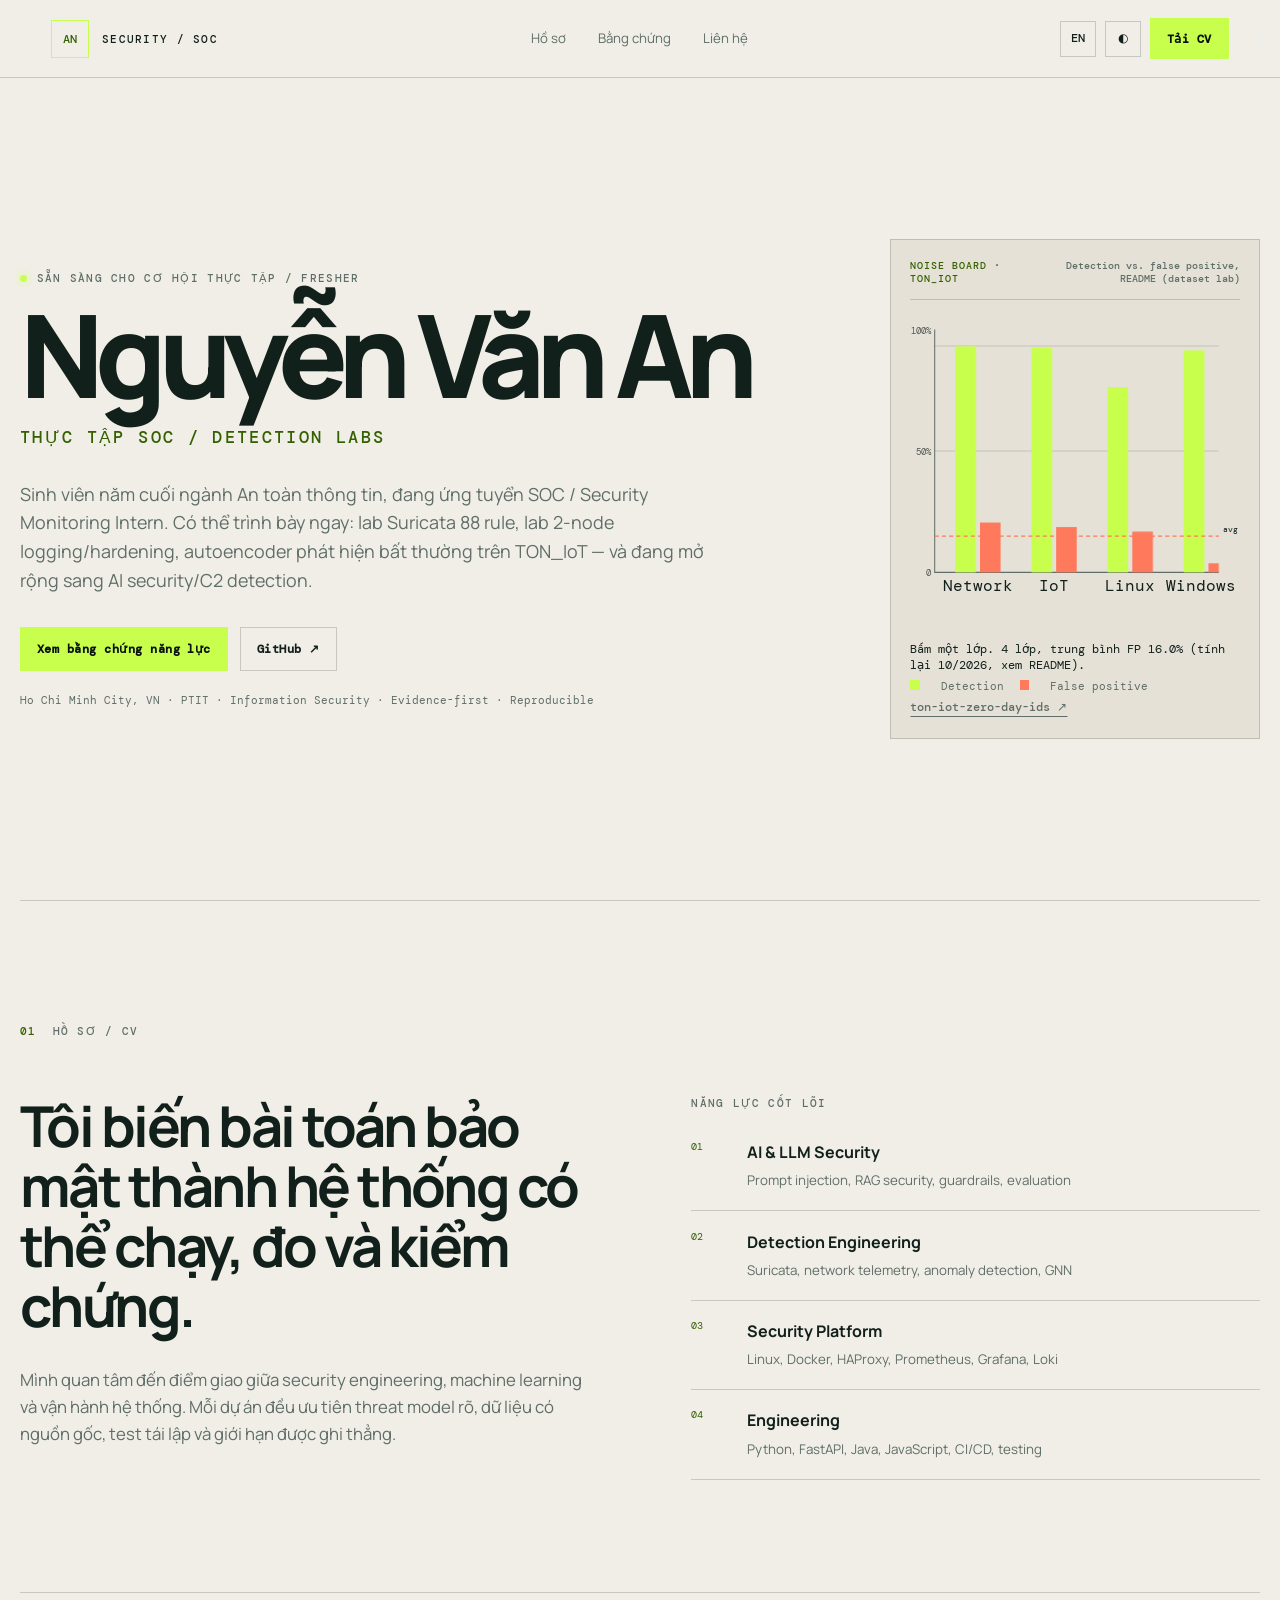
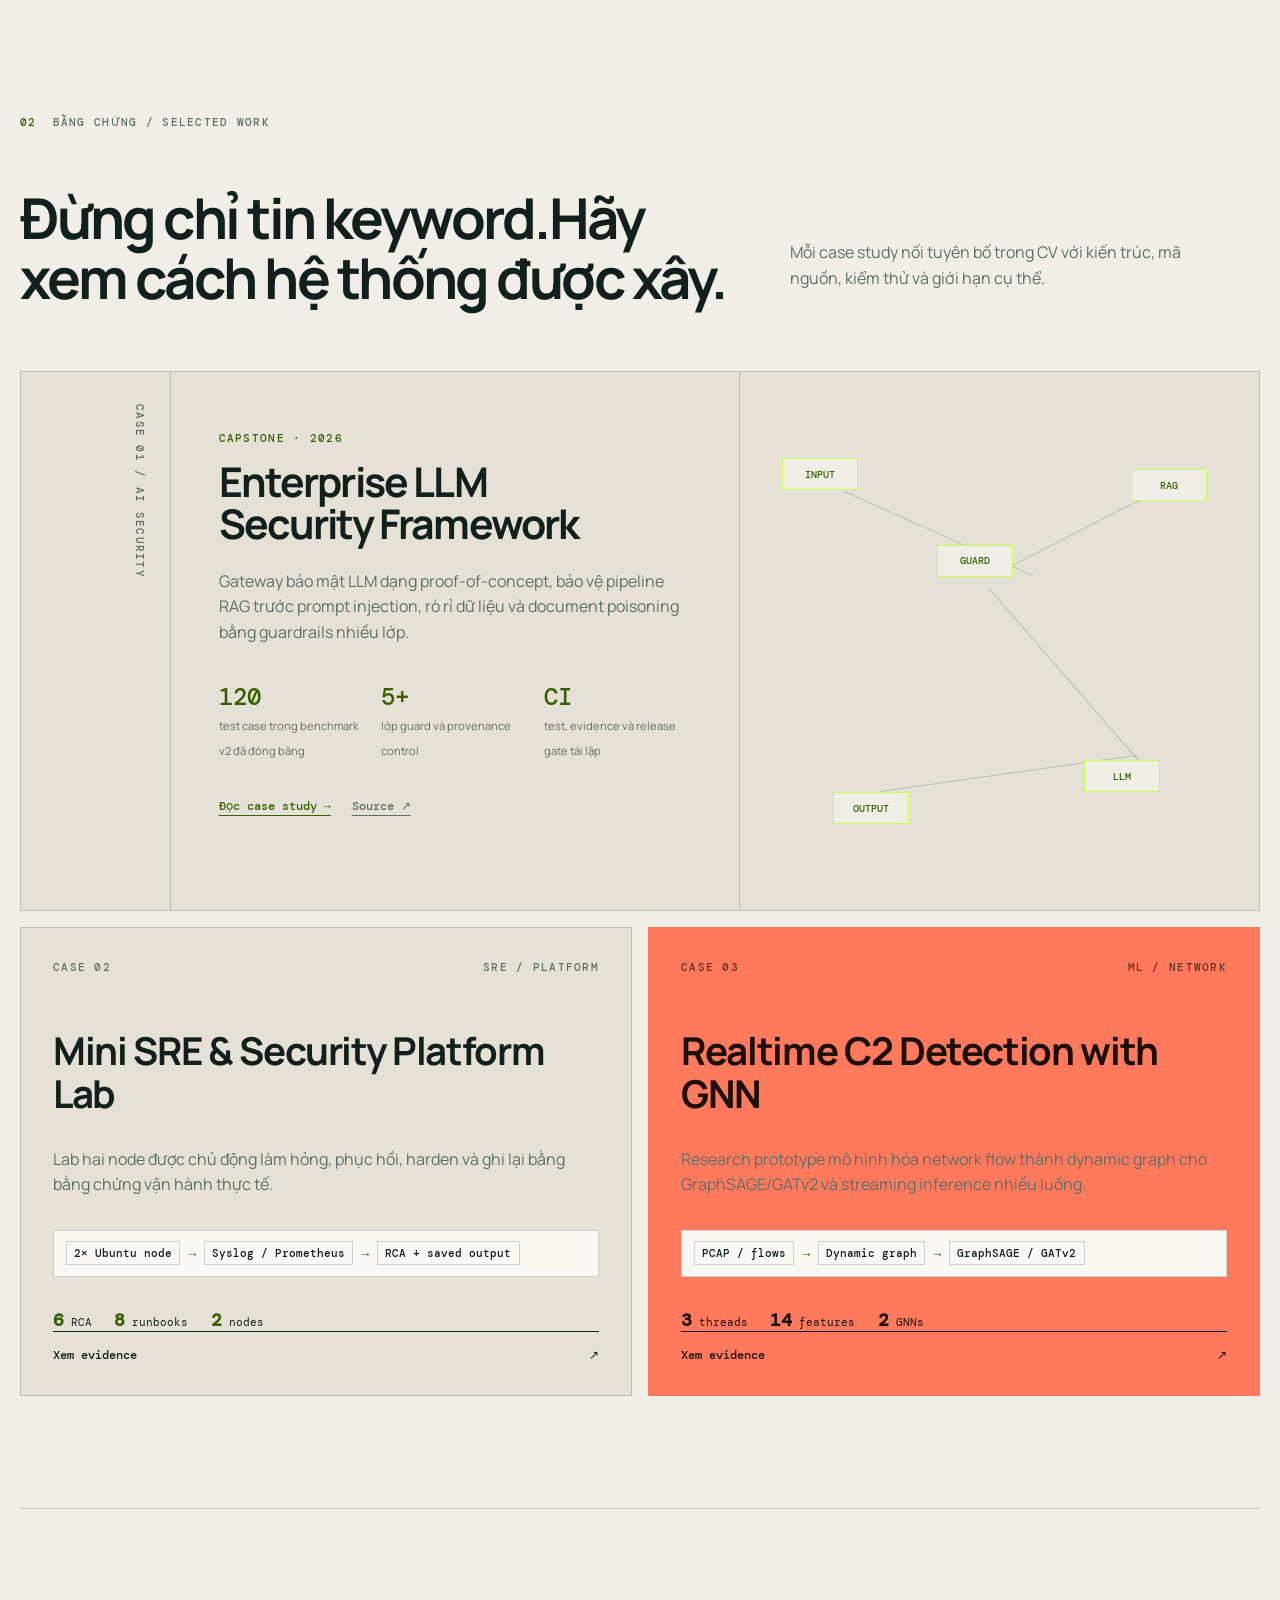
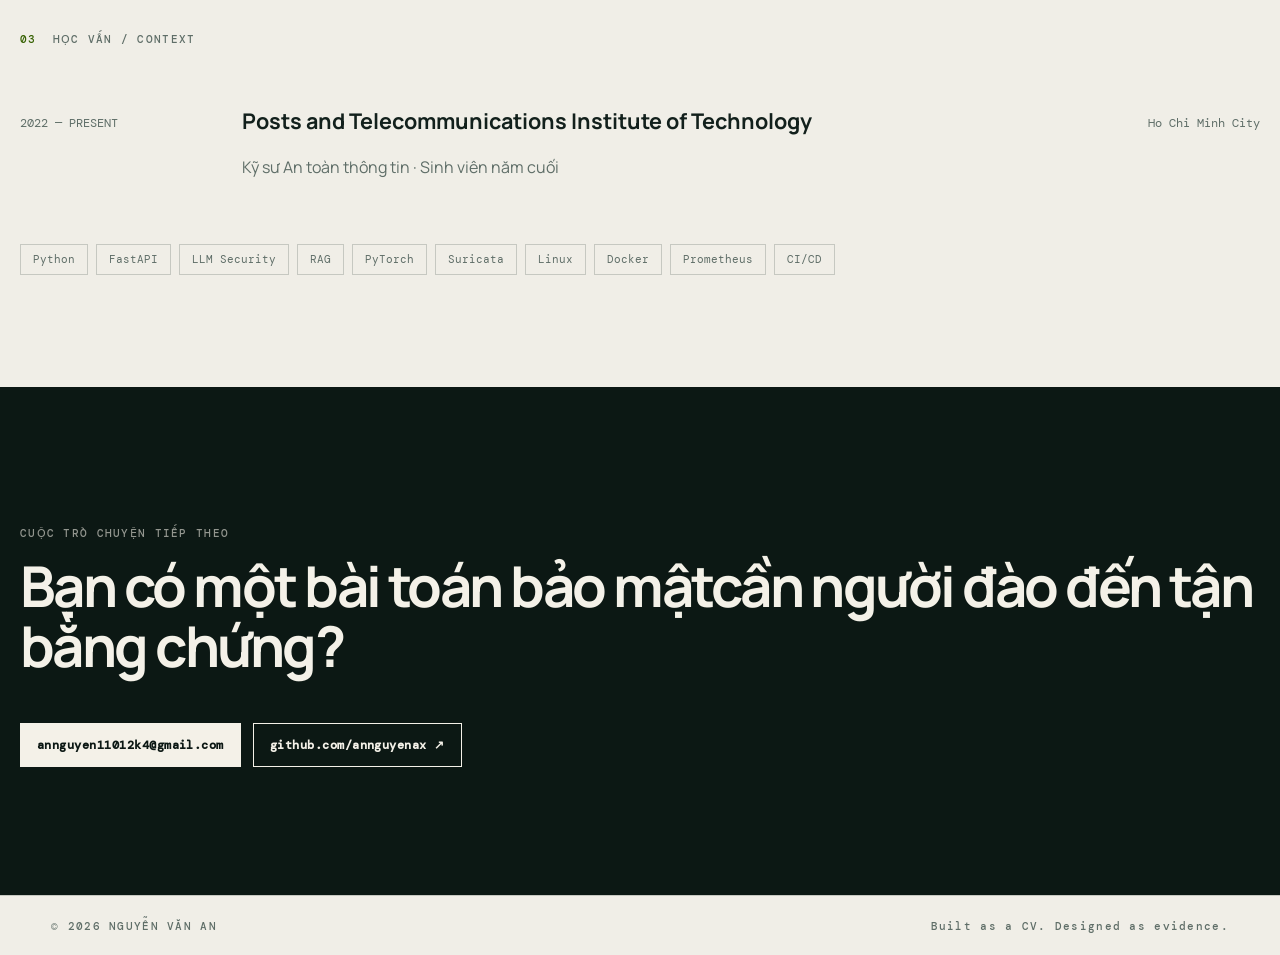
==== commit 849868f9: "visual v3 (bold pass): Noise Board hero chart, fix JSON-LD, drop gradient - Replace signal-card key-" ====
--- a/index.html
+++ b/index.html
@@ -52,16 +52,62 @@
           <a class="button" href="#evidence" data-i18n="exploreWork">Xem bằng chứng năng lực</a>
           <a class="button button-ghost" href="https://github.com/annguyenax" target="_blank" rel="noreferrer">GitHub ↗</a>
         </div>
-      </div>
-      <aside class="signal-card" aria-label="Tóm tắt hồ sơ">
-        <div class="signal-header"><span data-i18n="signalTitle">TÍN HIỆU HỒ SƠ</span><span>01</span></div>
-        <dl>
-          <div><dt data-i18n="focus">Trọng tâm</dt><dd data-i18n="focusValue">Suricata lab · SRE 2-node lab · TON_IoT detection</dd></div>
-          <div><dt data-i18n="base">Địa điểm</dt><dd>Ho Chi Minh City, VN</dd></div>
-          <div><dt data-i18n="education">Học vấn</dt><dd>PTIT · Information Security</dd></div>
-          <div><dt data-i18n="evidenceFirst">Cách làm</dt><dd>Evidence-first · Reproducible</dd></div>
-        </dl>
-        <div class="scanline" aria-hidden="true"></div>
+        <p class="hero-footnote"><span data-i18n="base">Ho Chi Minh City, VN</span> · <span data-i18n="education">PTIT · Information Security</span> · <span data-i18n="evidenceFirst">Evidence-first · Reproducible</span></p>
+      </div>
+      <aside class="noise-board" id="tonChart" aria-label="TON_IoT: Detection rate và False positive theo từng lớp">
+        <div class="noise-header">
+          <span data-i18n="noiseTitle">NOISE BOARD · TON_IOT</span>
+          <span data-i18n="noiseSub">Detection vs. false positive, README (dataset lab)</span>
+        </div>
+        <svg class="noise-svg" viewBox="0 0 320 300" role="img" aria-labelledby="tonTitle">
+          <title id="tonTitle">Detection rate và false positive của bốn lớp TON_IoT</title>
+          <g class="axis" stroke="currentColor" fill="none">
+            <path d="M24 16 V252 H300"/>
+            <path d="M24 32 H300 M24 134 H300" opacity=".25"/>
+          </g>
+          <g font-family="DM Mono, ui-monospace, monospace" font-size="9" fill="currentColor" opacity=".7">
+            <text x="20" y="20" text-anchor="end">100%</text>
+            <text x="20" y="138" text-anchor="end">50%</text>
+            <text x="20" y="256" text-anchor="end">0</text>
+          </g>
+          <!-- scale: 220px = 100%, baseline y=252 -->
+          <g class="layer" tabindex="0" data-layer="Network" data-detail="Network · detection 99.80% · FP 22.00% · accuracy 89.00% · separation 328×">
+            <rect class="bar det" x="44" y="32.4" width="20" height="219.6"/>
+            <rect class="bar fp" x="68" y="203.6" width="20" height="48.4"/>
+            <text x="66" y="270" text-anchor="middle">Network</text>
+          </g>
+          <g class="layer" tabindex="0" data-layer="IoT" data-detail="IoT Modbus · detection 99.5% · FP 20.00% · accuracy 90.00% · separation 33×">
+            <rect class="bar det" x="118" y="33.5" width="20" height="218.5"/>
+            <rect class="bar fp" x="142" y="208" width="20" height="44"/>
+            <text x="140" y="270" text-anchor="middle">IoT</text>
+          </g>
+          <g class="layer" tabindex="0" data-layer="Linux" data-detail="Linux · detection 82.00% · FP 18.00% · accuracy 77.8% · separation 8×">
+            <rect class="bar det" x="192" y="72" width="20" height="180"/>
+            <rect class="bar fp" x="216" y="212.4" width="20" height="39.6"/>
+            <text x="214" y="270" text-anchor="middle">Linux</text>
+          </g>
+          <g class="layer" tabindex="0" data-layer="Windows" data-detail="Windows · detection 98% · FP 4.00% · accuracy 96.6% · separation 36×">
+            <rect class="bar det" x="266" y="36.4" width="20" height="215.6"/>
+            <rect class="bar fp" x="290" y="243.2" width="10" height="8.8"/>
+            <text x="283" y="270" text-anchor="middle">Windows</text>
+          </g>
+          <!-- avg FP 16.0% (recomputed, see repo README note) -> y = 252 - 35.2 -->
+          <path d="M24 216.8 H300" stroke="#ff795c" stroke-dasharray="4 3" fill="none"/>
+          <text x="304" y="213" font-size="8" fill="#ff795c">avg FP 16.0%</text>
+        </svg>
+        <p class="noise-readout" aria-live="polite" data-i18n="noiseDefault" data-default="Bấm một lớp. 4 lớp, trung bình FP 16.0% (tính lại 10/2026, xem README).">Bấm một lớp. 4 lớp, trung bình FP 16.0% (tính lại 10/2026, xem README).</p>
+        <p class="noise-legend"><span class="sw sw-det"></span><span data-i18n="noiseLegendDet">Detection</span> <span class="sw sw-fp"></span><span data-i18n="noiseLegendFp">False positive</span></p>
+        <table class="sr-only">
+          <caption>Bảng TON_IoT gốc (README, README-reported, chưa tái chạy độc lập)</caption>
+          <thead><tr><th>Layer</th><th>Detection</th><th>FP</th><th>Accuracy</th><th>Separation</th></tr></thead>
+          <tbody>
+            <tr><td>Network</td><td>99.80%</td><td>22.00%</td><td>89.00%</td><td>328×</td></tr>
+            <tr><td>IoT (Modbus)</td><td>99.5%</td><td>20.00%</td><td>90.00%</td><td>33×</td></tr>
+            <tr><td>Linux</td><td>82.00%</td><td>18.00%</td><td>77.8%</td><td>8×</td></tr>
+            <tr><td>Windows</td><td>98%</td><td>4.00%</td><td>96.6%</td><td>36×</td></tr>
+          </tbody>
+        </table>
+        <a class="text-link muted" href="https://github.com/annguyenax/ton-iot-zero-day-ids" target="_blank" rel="noreferrer">ton-iot-zero-day-ids ↗</a>
       </aside>
     </section>
 
--- a/styles.css
+++ b/styles.css
@@ -45,14 +45,30 @@
 .hero-role span { color: var(--orange); }
 .hero-summary { max-width: 720px; font-size: clamp(1rem, 1.4vw, 1.2rem); color: var(--muted); }
 .hero-actions { display: flex; flex-wrap: wrap; gap: .75rem; margin-top: 2rem; }
-.signal-card { position: relative; min-height: 480px; overflow: hidden; padding: 1.4rem; border: 1px solid var(--line); background: linear-gradient(145deg, var(--surface-2), var(--surface)); }
-.signal-header { display: flex; justify-content: space-between; padding-bottom: 1rem; border-bottom: 1px solid var(--line); color: var(--accent-text); font: 500 .65rem var(--mono); letter-spacing: .12em; }
-.signal-card dl { margin: 1.8rem 0; }
-.signal-card dl div { display: grid; grid-template-columns: 35% 65%; padding: 1rem 0; border-bottom: 1px solid var(--line); }
-.signal-card dt { color: var(--muted); font: .64rem var(--mono); text-transform: uppercase; }
-.signal-card dd { margin: 0; font-size: .83rem; }
-.scanline { position: absolute; left: 0; right: 0; height: 1px; background: var(--acid); box-shadow: 0 0 18px var(--acid); animation: scan 2.4s ease-in-out 1; animation-fill-mode: forwards; opacity: 0; }
-@keyframes scan { 0% { top: 0%; opacity: 0; } 15% { opacity: .55; } 85% { opacity: .35; } 100% { top: 100%; opacity: 0; } }
+.hero-footnote { margin-top: 1.4rem; color: var(--muted); font: .7rem var(--mono); }
+.noise-board { padding: 1.2rem; border: 1px solid var(--line); background: var(--surface); }
+.noise-header { display: flex; justify-content: space-between; gap: .6rem; padding-bottom: .9rem; border-bottom: 1px solid var(--line); color: var(--accent-text); font: 500 .62rem var(--mono); letter-spacing: .1em; text-transform: uppercase; }
+.noise-header span:last-child { color: var(--muted); text-transform: none; letter-spacing: 0; text-align: right; }
+.noise-svg { width: 100%; height: auto; margin-top: .8rem; color: var(--muted); }
+.noise-svg text { fill: var(--text); font-family: var(--mono); }
+.noise-svg .bar { transform-box: fill-box; transform-origin: center bottom; }
+.noise-svg .bar.det { fill: var(--acid); }
+.noise-svg .bar.fp { fill: var(--orange); }
+.noise-svg .layer { cursor: pointer; outline: none; }
+.noise-svg .layer:focus-visible rect, .noise-svg .layer:hover rect { stroke: var(--text); stroke-width: 1.5; }
+.noise-readout { min-height: 2.4em; margin: .7rem 0 0; font: .74rem/1.4 var(--mono); color: var(--text); }
+.noise-legend { margin: .4rem 0 0; display: flex; gap: 1rem; font: .66rem var(--mono); color: var(--muted); }
+.noise-legend .sw { display: inline-block; width: .6rem; height: .6rem; margin-right: .3rem; vertical-align: -1px; }
+.noise-legend .sw-det { background: var(--acid); }
+.noise-legend .sw-fp { background: var(--orange); }
+.sr-only { position: absolute; width: 1px; height: 1px; padding: 0; margin: -1px; overflow: hidden; clip: rect(0,0,0,0); border: 0; white-space: nowrap; }
+@media (prefers-reduced-motion: no-preference) {
+  .noise-svg .bar { animation: noiseGrow .7s ease both; }
+}
+@keyframes noiseGrow { from { transform: scaleY(0); } to { transform: scaleY(1); } }
+@media (prefers-reduced-motion: reduce) {
+  .noise-svg .bar { animation: none; }
+}
 .cv-section, .evidence-section, .education-section { padding: 7rem 0; border-top: 1px solid var(--line); }
 .section-label { display: flex; gap: 1rem; color: var(--muted); align-items: center; }
 .section-label span { color: var(--accent-text); }
@@ -79,7 +95,7 @@
 .project-links { display: flex; flex-wrap: wrap; gap: 1.3rem; }
 .text-link { font: 500 .76rem var(--mono); color: var(--accent-text); text-underline-offset: 5px; }
 .text-link.muted { color: var(--muted); }
-.architecture-visual { position: relative; overflow: hidden; border-left: 1px solid var(--line); background: radial-gradient(circle at center, rgba(200,255,77,.09), transparent 55%); }
+.architecture-visual { position: relative; overflow: hidden; border-left: 1px solid var(--line); }
 .node { position: absolute; display: grid; place-items: center; width: 76px; height: 32px; border: 1px solid var(--acid); background: var(--bg); color: var(--accent-text); font: 500 .62rem var(--mono); z-index: 2; }
 .n1 { left: 8%; top: 16%; }.n2 { left: 38%; top: 32%; }.n3 { right: 10%; top: 18%; }.n4 { right: 19%; bottom: 22%; }.n5 { left: 18%; bottom: 16%; }
 .architecture-visual i { position: absolute; height: 1px; background: var(--line); transform-origin: left; }
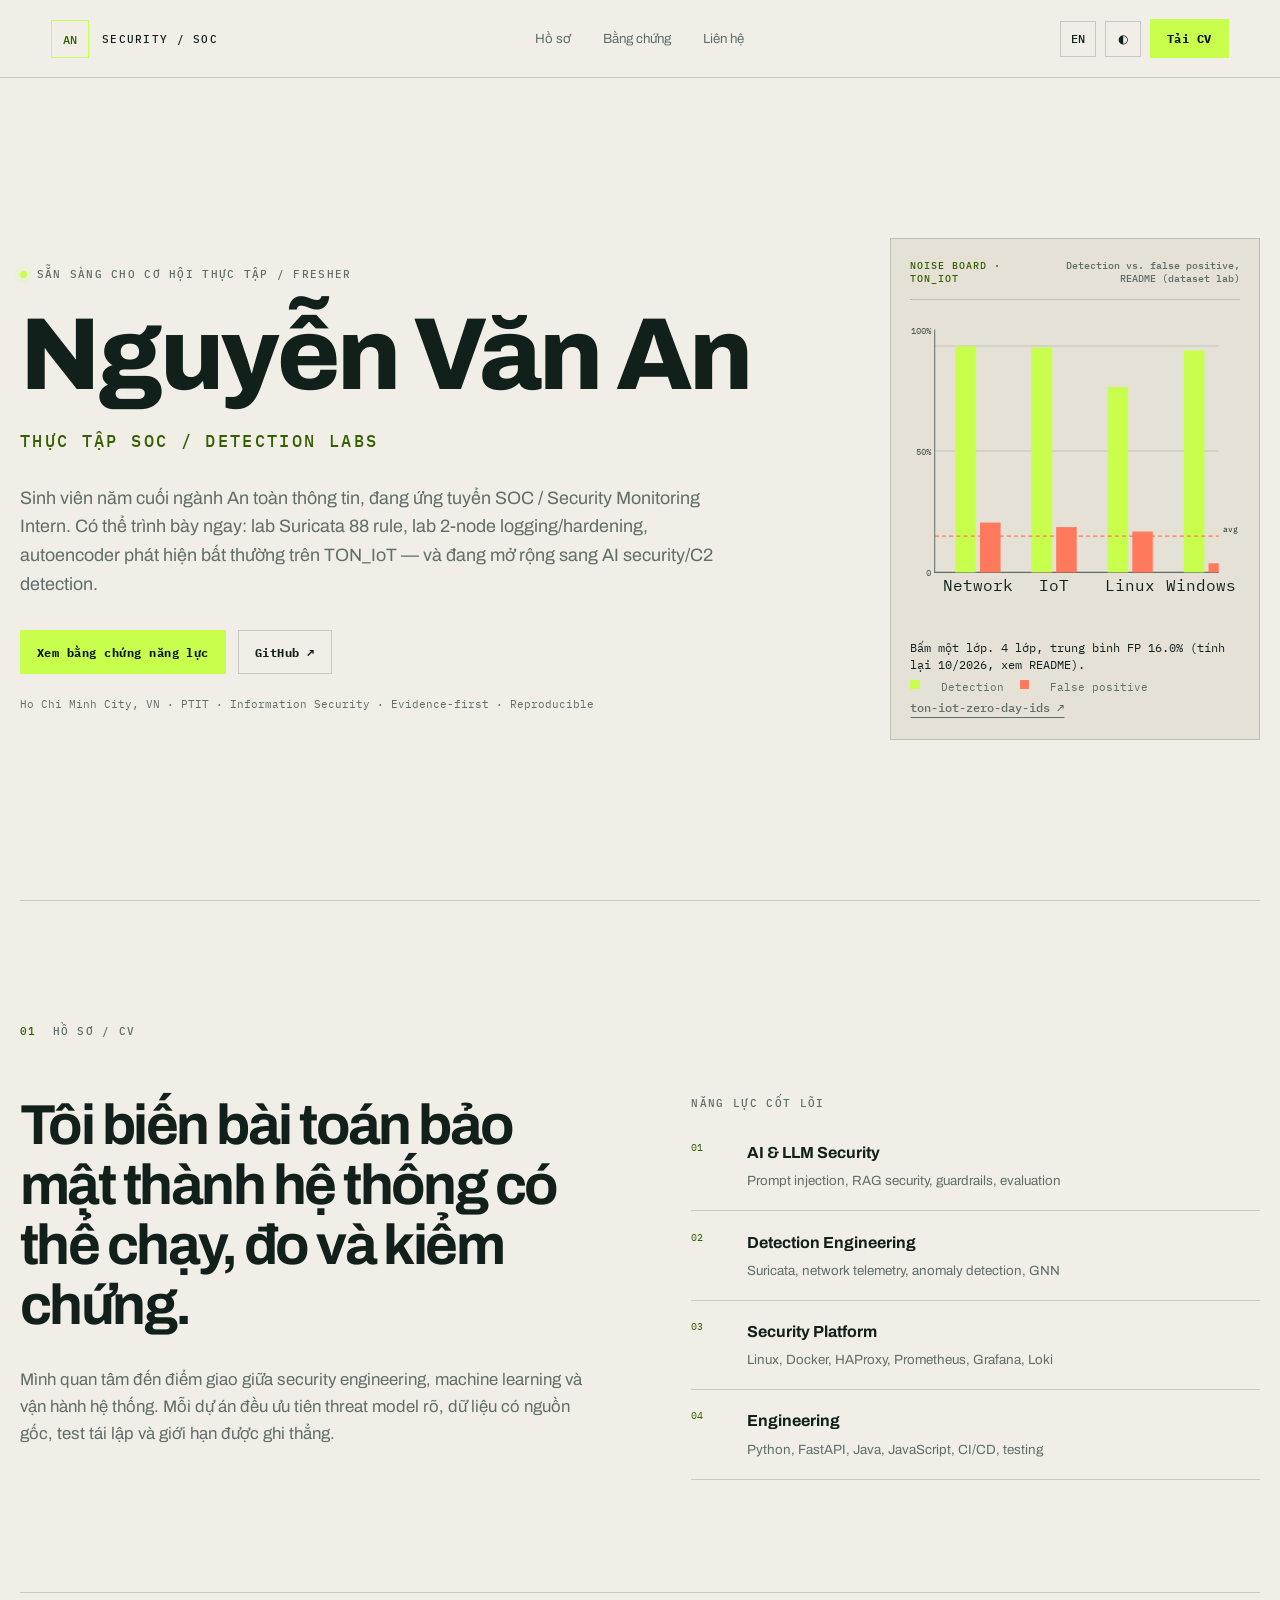
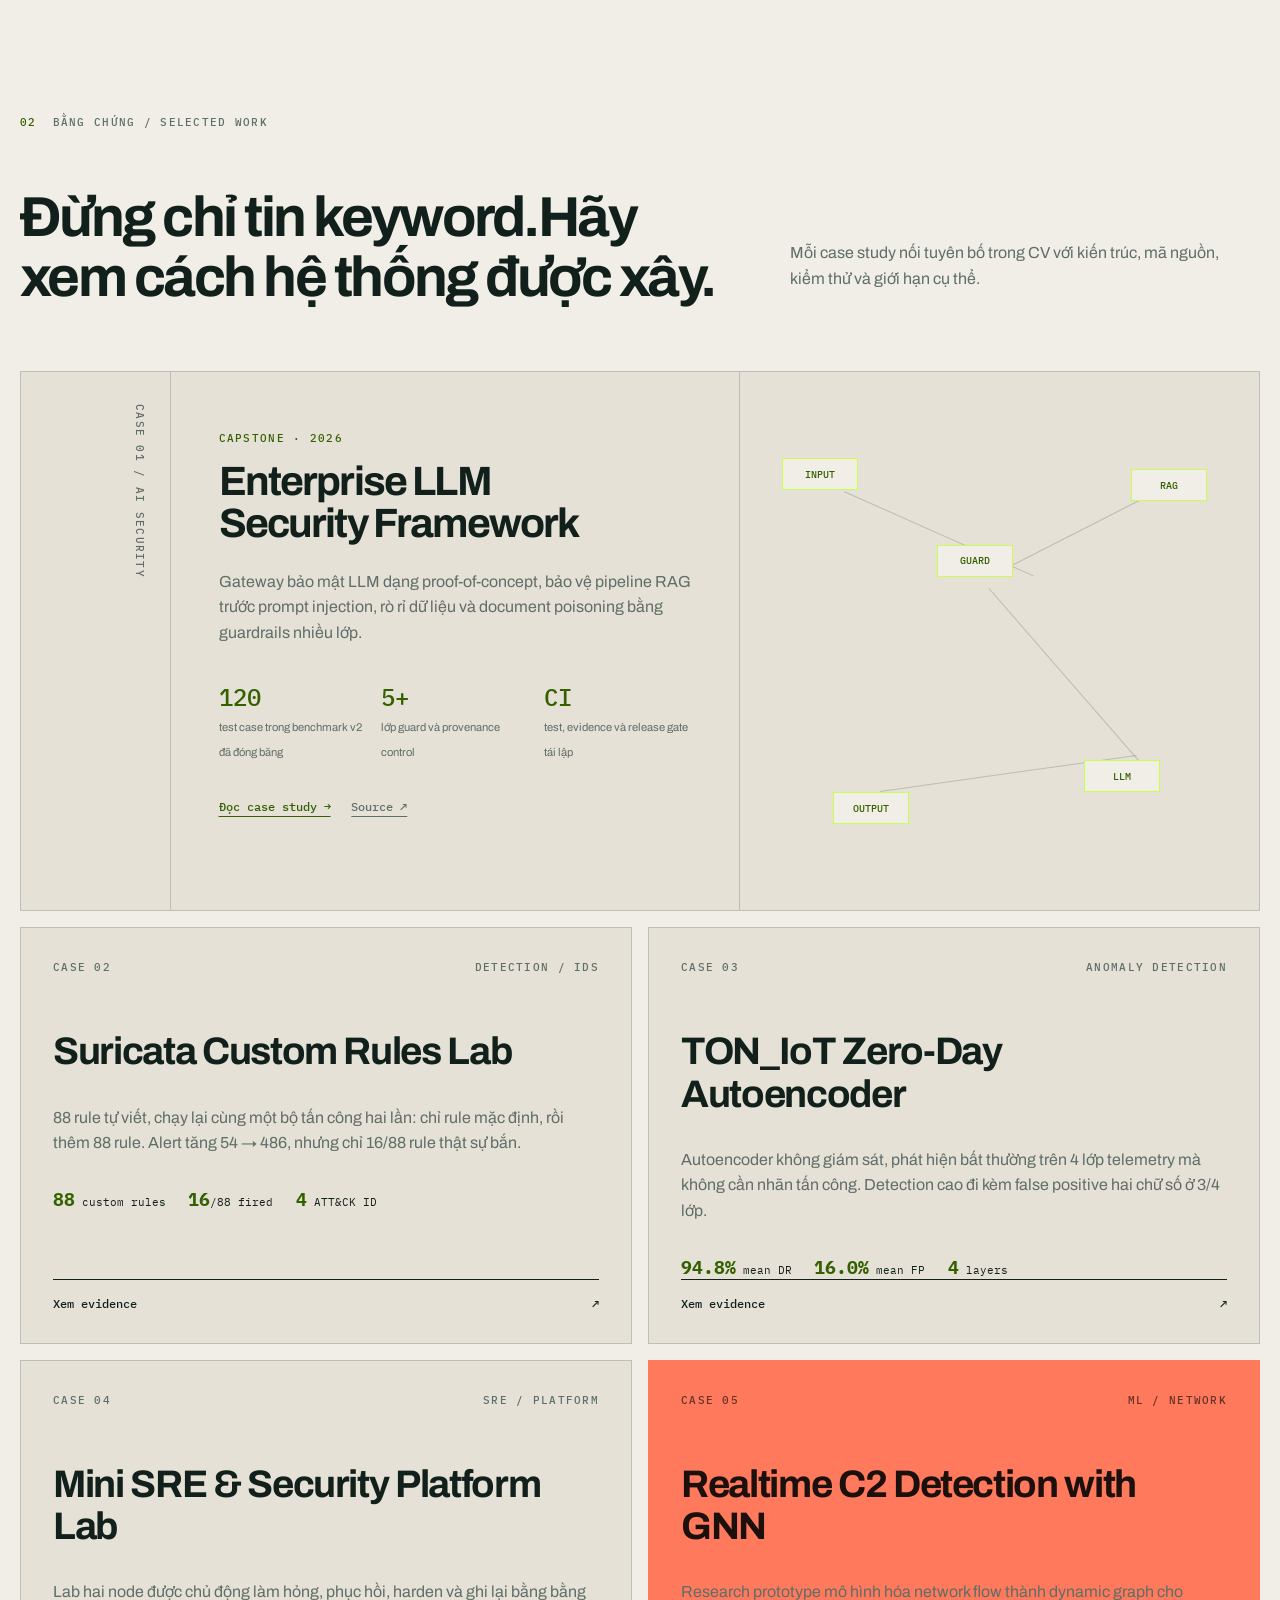
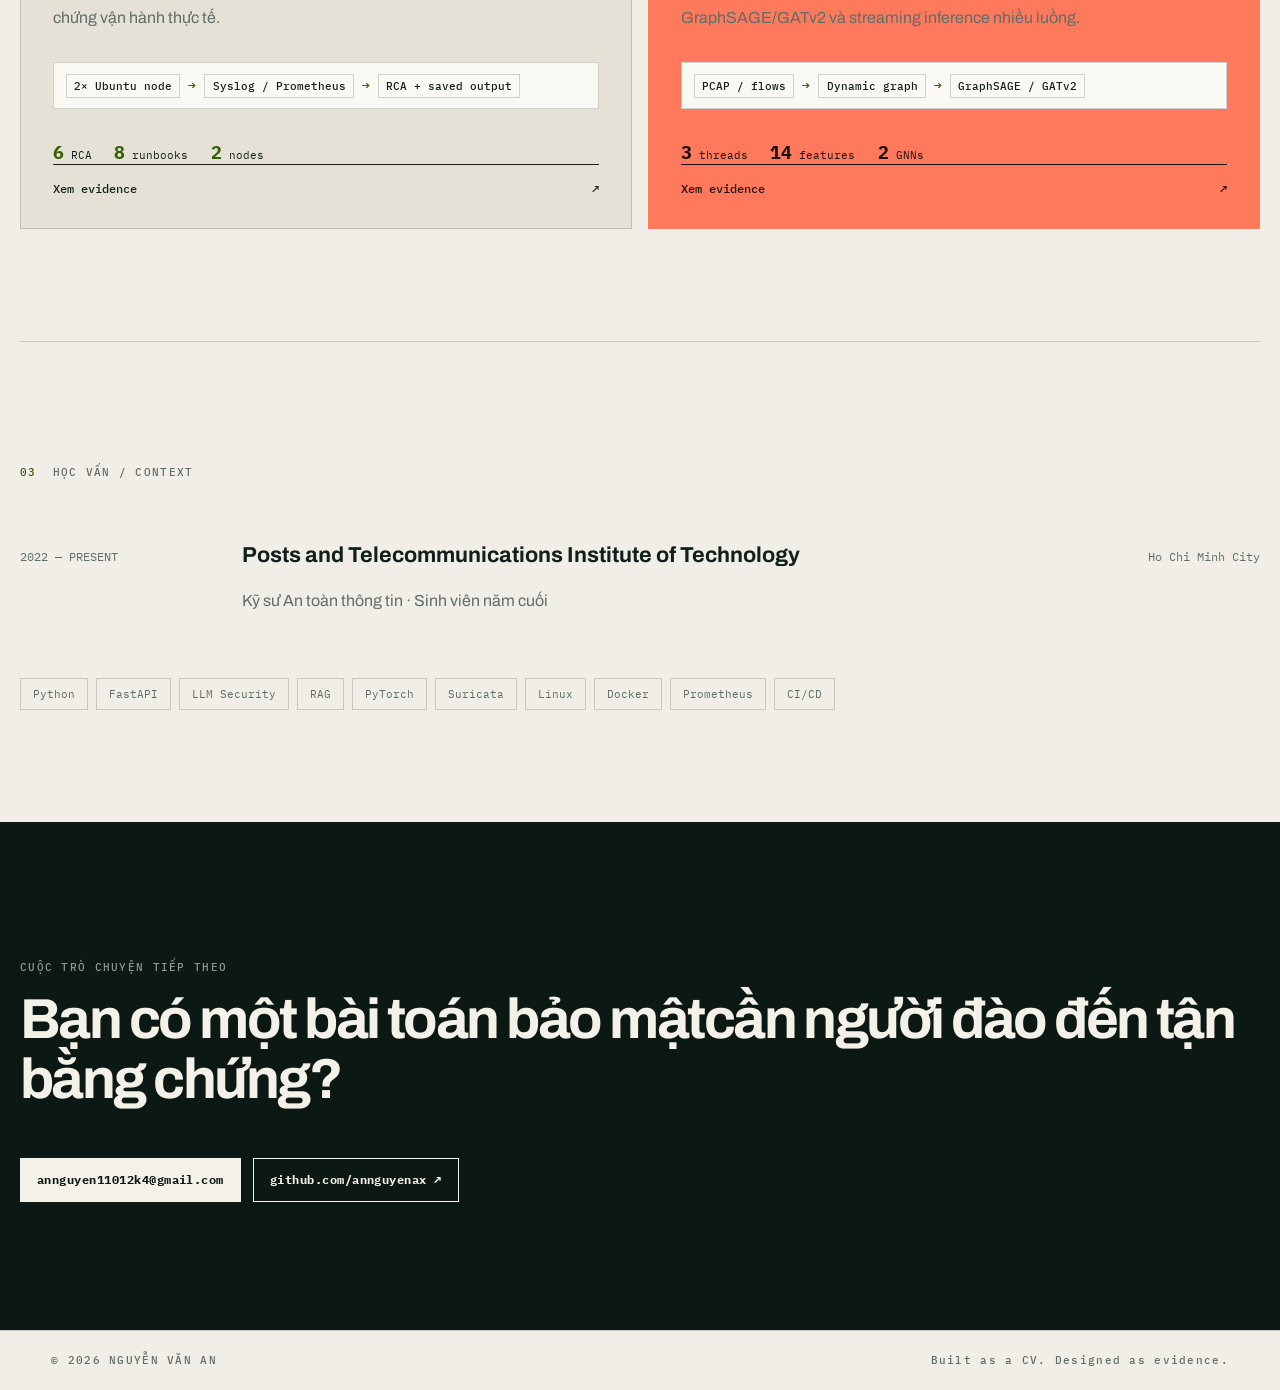
==== commit bf0e1a63: "evidence: Suricata + TON_IoT case pages, RCA replay, C2 provenance strip Consensus items from 4-mode" ====
--- a/index.html
+++ b/index.html
@@ -17,7 +17,7 @@
   <title>Nguyễn Văn An — SOC Monitoring Intern</title>
   <link rel="preconnect" href="https://fonts.googleapis.com">
   <link rel="preconnect" href="https://fonts.gstatic.com" crossorigin>
-  <link href="https://fonts.googleapis.com/css2?family=DM+Mono:wght@400;500&family=Manrope:wght@400;500;600;700;800&display=swap" rel="stylesheet">
+  <link href="https://fonts.googleapis.com/css2?family=IBM+Plex+Mono:wght@400;500&family=Archivo:wght@400;500;600;700;800&display=swap" rel="stylesheet">
   <link rel="stylesheet" href="styles.css">
   <script>document.documentElement.dataset.theme = localStorage.getItem('portfolio-theme') || (matchMedia('(prefers-color-scheme: light)').matches ? 'light' : 'dark');</script>
   <script defer src="app.js"></script>
@@ -65,7 +65,7 @@
             <path d="M24 16 V252 H300"/>
             <path d="M24 32 H300 M24 134 H300" opacity=".25"/>
           </g>
-          <g font-family="DM Mono, ui-monospace, monospace" font-size="9" fill="currentColor" opacity=".7">
+          <g font-family="IBM Plex Mono, ui-monospace, monospace" font-size="9" fill="currentColor" opacity=".7">
             <text x="20" y="20" text-anchor="end">100%</text>
             <text x="20" y="138" text-anchor="end">50%</text>
             <text x="20" y="256" text-anchor="end">0</text>
@@ -161,7 +161,21 @@
 
       <div class="project-grid">
         <article class="project-card">
-          <div class="card-top"><span>CASE 02</span><span>SRE / PLATFORM</span></div>
+          <div class="card-top"><span>CASE 02</span><span>DETECTION / IDS</span></div>
+          <h3>Suricata Custom Rules Lab</h3>
+          <p data-i18n="suriDescription">88 rule tự viết, chạy lại cùng một bộ tấn công hai lần: chỉ rule mặc định, rồi thêm 88 rule. Alert tăng 54 → 486, nhưng chỉ 16/88 rule thật sự bắn.</p>
+          <div class="mini-metrics"><span><strong>88</strong> custom rules</span><span><strong>16</strong>/88 fired</span><span><strong>4</strong> ATT&amp;CK ID</span></div>
+          <a class="card-link" href="evidence/suricata.html"><span data-i18n="inspectEvidence">Xem evidence</span><span>↗</span></a>
+        </article>
+        <article class="project-card">
+          <div class="card-top"><span>CASE 03</span><span>ANOMALY DETECTION</span></div>
+          <h3>TON_IoT Zero-Day Autoencoder</h3>
+          <p data-i18n="tonDescription">Autoencoder không giám sát, phát hiện bất thường trên 4 lớp telemetry mà không cần nhãn tấn công. Detection cao đi kèm false positive hai chữ số ở 3/4 lớp.</p>
+          <div class="mini-metrics"><span><strong>94.8%</strong> mean DR</span><span><strong>16.0%</strong> mean FP</span><span><strong>4</strong> layers</span></div>
+          <a class="card-link" href="evidence/ton-iot.html"><span data-i18n="inspectEvidence">Xem evidence</span><span>↗</span></a>
+        </article>
+        <article class="project-card">
+          <div class="card-top"><span>CASE 04</span><span>SRE / PLATFORM</span></div>
           <h3>Mini SRE & Security Platform Lab</h3>
           <p data-i18n="sreDescription">Lab hai node được chủ động làm hỏng, phục hồi, harden và ghi lại bằng bằng chứng vận hành thực tế.</p>
           <div class="mini-topology" role="group" aria-label="SRE lab flow">
@@ -175,7 +189,7 @@
           <a class="card-link" href="evidence/sre-platform.html"><span data-i18n="inspectEvidence">Xem evidence</span><span>↗</span></a>
         </article>
         <article class="project-card accent-card">
-          <div class="card-top"><span>CASE 03</span><span>ML / NETWORK</span></div>
+          <div class="card-top"><span>CASE 05</span><span>ML / NETWORK</span></div>
           <h3>Realtime C2 Detection with GNN</h3>
           <p data-i18n="gnnDescription">Research prototype mô hình hóa network flow thành dynamic graph cho GraphSAGE/GATv2 và streaming inference nhiều luồng.</p>
           <div class="mini-topology" role="group" aria-label="C2-GNN lab flow">
--- a/styles.css
+++ b/styles.css
@@ -10,8 +10,8 @@
   --orange: #ff795c;
   --paper: #f1eee6;
   --ink: #13201c;
-  --mono: "DM Mono", monospace;
-  --sans: "Manrope", sans-serif;
+  --mono: "IBM Plex Mono", ui-monospace, monospace;
+  --sans: "Archivo", sans-serif;
 }
 
 html[data-theme="light"] { --bg: #f0eee7; --surface: #e5e1d6; --surface-2: #faf8f2; --text: #12201c; --muted: #5f6e68; --line: rgba(10, 30, 23, .18); --paper: #0c1814; --ink: #f4f1e8; --accent-text: #356000; }
@@ -40,7 +40,7 @@
 .hero { min-height: calc(100vh - 78px); display: grid; grid-template-columns: 1.35fr .65fr; align-items: center; gap: clamp(2rem, 8vw, 7rem); padding: 5rem 0; }
 .eyebrow { color: var(--muted); text-transform: uppercase; }
 .status-dot { display: inline-block; width: 7px; height: 7px; border-radius: 50%; margin-right: .6rem; background: var(--acid); box-shadow: 0 0 0 5px rgba(200,255,77,.1); }
-.hero h1 { margin: 1rem 0 0; font-size: clamp(3.4rem, 9vw, 8.6rem); line-height: .92; letter-spacing: -.075em; font-weight: 800; }
+.hero h1 { margin: 1.2rem 0 0; font-size: clamp(3.4rem, 8vw, 7.4rem); line-height: 1.08; letter-spacing: -.03em; font-weight: 800; }
 .hero-role { margin: 1.2rem 0 2rem; color: var(--accent-text); font: 500 clamp(.78rem, 1.4vw, 1.05rem) var(--mono); letter-spacing: .14em; }
 .hero-role span { color: var(--orange); }
 .hero-summary { max-width: 720px; font-size: clamp(1rem, 1.4vw, 1.2rem); color: var(--muted); }
